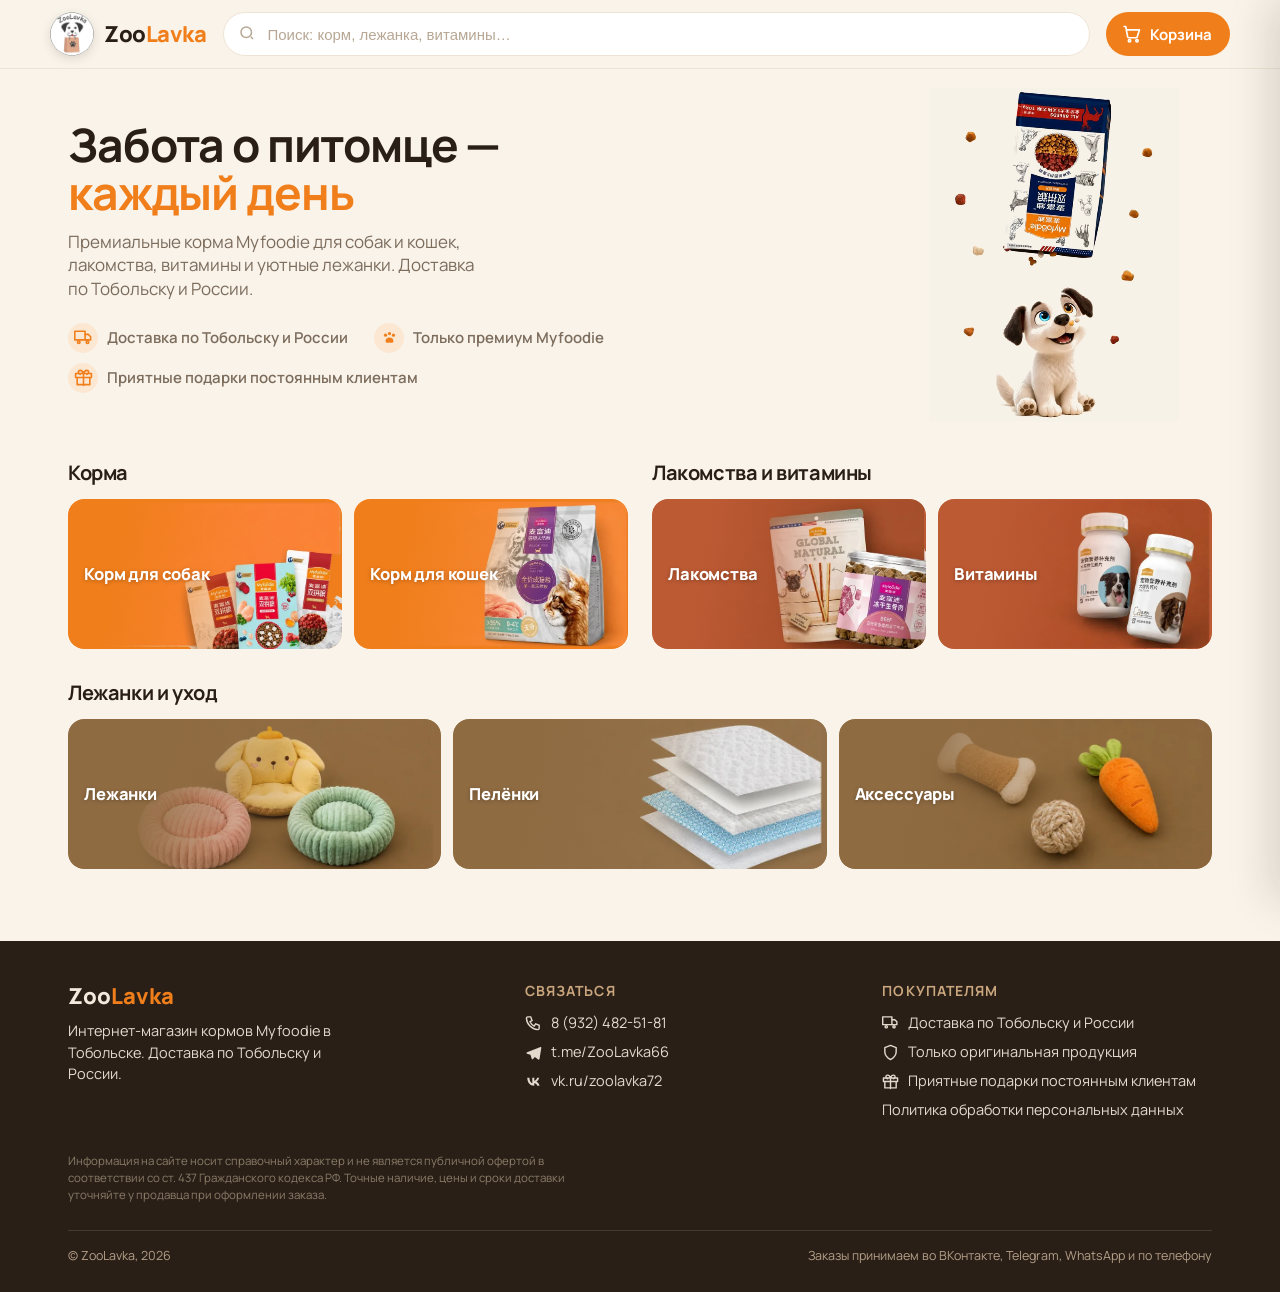
==== index.html @ 55911b5c "Add files via upload" ====
<!doctype html>
<html lang="ru">
<head>
<meta charset="utf-8">
<meta name="viewport" content="width=device-width, initial-scale=1, viewport-fit=cover">
<title>ЗооЛавка Тобольск — корма Myfoodie, доставка</title>
<meta name="description" content="ЗооЛавка — премиальные корма Myfoodie для собак и кошек, лакомства, витамины, лежанки и пелёнки. Доставка по Тобольску и России. Заказ во ВКонтакте, Telegram, WhatsApp и по телефону.">
<meta name="keywords" content="зоомагазин Тобольск, зоомагазин рядом Тобольск, интернет-зоомагазин Тобольск, корм для собак Тобольск, корм для кошек Тобольск, купить корм Тобольск, купить корм для собак Тюменская область, Myfoodie Тобольск, Myfoodie купить, зоотовары Тобольск, доставка корма Тобольск, доставка зоотоваров Тюменская область, корм для животных Тобольск, лежанки для собак Тобольск, витамины для собак Тобольск">
<meta property="og:type" content="website">
<meta property="og:title" content="ЗооЛавка Тобольск — корма Myfoodie, доставка">
<meta property="og:description" content="Премиальные корма Myfoodie, лакомства, витамины, лежанки. Доставка по Тобольску и России.">
<meta property="og:locale" content="ru_RU">
<meta property="og:url" content="https://zoolavka72.ru/">
<link rel="canonical" href="https://zoolavka72.ru/">
<link rel="icon" href="images/logo.webp" type="image/webp">
<meta name="robots" content="index, follow">
<!-- гео-теги: помогают картам и части поисковиков понять, что магазин работает в Тобольске -->
<meta name="geo.region" content="RU-TYU">
<meta name="geo.placename" content="Тобольск">
<meta name="geo.position" content="58.1907;68.2530">
<meta name="ICBM" content="58.1907, 68.2530">
<link rel="preconnect" href="https://fonts.googleapis.com">
<link rel="preconnect" href="https://fonts.gstatic.com" crossorigin>
<link rel="stylesheet" href="https://fonts.googleapis.com/css2?family=Manrope:wght@400;500;600;700;800&display=swap">
<link rel="stylesheet" href="styles.css?v=9">
<link rel="preload" as="video" href="images/herodog.webm?v=2" fetchpriority="high">
<script type="application/ld+json">
{
  "@context": "https://schema.org",
  "@type": "PetStore",
  "name": "ZooLavka",
  "alternateName": "ЗооЛавка",
  "description": "Интернет-магазин кормов Myfoodie, лакомств, витаминов и аксессуаров для собак и кошек. Доставка по Тобольску и России.",
  "url": "https://zoolavka72.ru/",
  "telephone": "+79324825181",
  "priceRange": "₽₽",
  "image": "https://zoolavka72.ru/images/logo.webp",
  "address": {
    "@type": "PostalAddress",
    "addressLocality": "Тобольск",
    "addressRegion": "Тюменская область",
    "addressCountry": "RU"
  },
  "geo": {
    "@type": "GeoCoordinates",
    "latitude": 58.1907,
    "longitude": 68.2530
  },
  "areaServed": ["Тобольск", "Тюменская область", "Россия"],
  "sameAs": [
    "https://vk.ru/zoolavka72",
    "https://t.me/ZooLavka66"
  ]
}
</script>
<img src="https://mc.yandex.ru/watch/112091488" style="position:absolute;left:-9999px;" alt="" /></head>
<body>
<header>
  <div class="wrap hrow">
    <a class="logo" href="#" aria-label="ZooLavka">
      <img class="logoimg" src="images/logo.webp" alt="ZooLavka">
      <span><span class="z">Zoo</span><span class="l">Lavka</span></span>
    </a>
    <div class="search">
      <span class="si" aria-hidden="true"><svg width="18" height="18" viewBox="0 0 24 24" fill="none" stroke="currentColor" stroke-width="2"><circle cx="11" cy="11" r="7"/><path d="m20 20-3-3"/></svg></span>
      <input id="q" type="search" placeholder="Поиск: корм, лежанка, витамины…" aria-label="Поиск по товарам">
    </div>
    <button class="cartbtn" id="openCart" aria-label="Открыть корзину">
      <svg width="20" height="20" viewBox="0 0 24 24" fill="none" stroke="currentColor" stroke-width="2" stroke-linecap="round" stroke-linejoin="round"><circle cx="9" cy="20" r="1.4"/><circle cx="18" cy="20" r="1.4"/><path d="M2.5 3h2l2.2 12.2a1.5 1.5 0 0 0 1.5 1.3h8.6a1.5 1.5 0 0 0 1.5-1.2L21 7H6"/></svg>
      <span class="lbl">Корзина</span>
      <span class="badge" id="badge"></span>
    </button>
  </div>
</header>

  <button class="mobicart" id="mobiCart" aria-label="Открыть корзину" hidden>
    <svg width="20" height="20" viewBox="0 0 24 24" fill="none" stroke="currentColor" stroke-width="2" stroke-linecap="round" stroke-linejoin="round"><circle cx="9" cy="20" r="1.4"/><circle cx="18" cy="20" r="1.4"/><path d="M2.5 3h2l2.2 12.2a1.5 1.5 0 0 0 1.5 1.3h8.6a1.5 1.5 0 0 0 1.5-1.2L21 7H6"/></svg>
    <span class="mc-count" id="mobiCartCount">0</span>
    <span class="mc-txt">Корзина</span>
  </button>

<div class="promobar" id="promobar" hidden>
  <div class="wrap promobar-in">
    <div class="pb-left">
      <span class="pb-fire">🔥</span>
      <div class="pb-copy">
        <span class="pb-title">Акция</span>
        <span class="pb-desc" id="pbDesc"></span>
      </div>
    </div>
    <div class="pb-timer" id="pbTimer" aria-live="polite"></div>
    <button class="pb-btn" id="pbBtn" type="button">К товару</button>
  </div>
</div>

<section class="hero">
  <div class="kibble" id="kibble" aria-hidden="true"><div class="rundog" id="rundog"><div class="dogsprite" id="dogsprite"></div></div></div>
  <div class="wrap">
    <h1>Забота о питомце — <span>каждый день</span></h1>
    <p class="sub">Премиальные корма Myfoodie для собак и кошек, лакомства, витамины и уютные лежанки. Доставка по Тобольску и России.</p>
    <div class="trust">
      <div class="tp"><span class="ic"><svg width="19" height="19" viewBox="0 0 24 24" fill="none" stroke="currentColor" stroke-width="2" stroke-linecap="round" stroke-linejoin="round"><path d="M1 4h13v11H1z"/><path d="M14 8h4l3 3v4h-7"/><circle cx="6" cy="18" r="1.6"/><circle cx="17" cy="18" r="1.6"/></svg></span>Доставка по Тобольску и России</div>
      <div class="tp"><span class="ic"><svg width="19" height="19" viewBox="0 0 24 24" fill="currentColor"><circle cx="7" cy="9" r="2"/><circle cx="12" cy="7" r="2"/><circle cx="17" cy="9" r="2"/><path d="M12 12c-2.8 0-5 2-5 4.3 0 1.5 1.2 2.4 2.8 2.4.9 0 1.5-.5 2.2-.5s1.3.5 2.2.5c1.6 0 2.8-.9 2.8-2.4C17 14 14.8 12 12 12z"/></svg></span>Только премиум Myfoodie</div>
      <div class="tp"><span class="ic"><svg width="19" height="19" viewBox="0 0 24 24" fill="none" stroke="currentColor" stroke-width="2" stroke-linecap="round" stroke-linejoin="round"><path d="M20 12v9H4v-9M2 7h20v5H2zM12 22V7M12 7S10.5 3 8 3a2.5 2.5 0 0 0 0 5M12 7s1.5-4 4-4a2.5 2.5 0 0 1 0 5"/></svg></span>Приятные подарки постоянным клиентам</div>
    </div>
  </div>
  <a class="heropromo" id="heroPromo" href="#" aria-label="Акционный товар" hidden>
    <span class="ctag" id="heroPromoCat"></span>
    <span class="promoflag">🔥 Акция</span>
    <img id="heroPromoImg" src="" alt="">
  </a>
</section>

<main class="wrap"><div class="grid" id="grid"></div></main>

<footer>
  <div class="wrap">
    <div class="fgrid">
      <div class="fcol brandcol">
        <div class="flogo">Zoo<span class="l">Lavka</span></div>
        <p class="fslogan">Интернет-магазин кормов Myfoodie в Тобольске. Доставка по Тобольску и России.</p>
      </div>
      <div class="fcol">
        <h3>Связаться</h3>
        <a href="tel:+79324825181"><svg width="17" height="17" viewBox="0 0 24 24" fill="none" stroke="currentColor" stroke-width="2" stroke-linecap="round"><path d="M4 4h4l2 5-3 2a13 13 0 0 0 6 6l2-3 5 2v4a2 2 0 0 1-2 2A17 17 0 0 1 2 6a2 2 0 0 1 2-2Z"/></svg>8 (932) 482-51-81</a>
        <a href="https://t.me/ZooLavka66" target="_blank" rel="noopener"><svg width="17" height="17" viewBox="0 0 24 24" fill="currentColor"><path d="M21.9 4.3 2.9 11.6c-1 .4-1 1.8.1 2.1l4.7 1.5 1.8 5.6c.3.8 1.3 1 1.9.3l2.5-2.6 4.7 3.5c.7.5 1.7.1 1.9-.7L23 5.5c.2-1-.7-1.7-1.1-1.2Z"/></svg>t.me/ZooLavka66</a>
        <a href="https://vk.ru/zoolavka72" target="_blank" rel="noopener"><svg width="17" height="17" viewBox="0 0 24 24" fill="currentColor"><path d="M13 18c-6 0-9.6-4.2-9.8-11.2h3c.1 5.1 2.4 7.2 4.1 7.6V6.8h2.8v4.3c1.7-.2 3.5-2.1 4.1-4.3h2.8c-.5 2.7-2.4 4.6-3.8 5.4 1.4.7 3.6 2.4 4.4 5.8h-3.1c-.6-2-2.3-3.5-4.4-3.7V18H13Z"/></svg>vk.ru/zoolavka72</a>
      </div>
      <div class="fcol">
        <h3>Покупателям</h3>
        <p><svg width="17" height="17" viewBox="0 0 24 24" fill="none" stroke="currentColor" stroke-width="2" stroke-linecap="round" stroke-linejoin="round"><path d="M1 4h13v11H1z"/><path d="M14 8h4l3 3v4h-7"/><circle cx="6" cy="18" r="1.6"/><circle cx="17" cy="18" r="1.6"/></svg>Доставка по Тобольску и России</p>
        <p><svg width="17" height="17" viewBox="0 0 24 24" fill="none" stroke="currentColor" stroke-width="2" stroke-linecap="round" stroke-linejoin="round"><path d="M12 2 4 5v6c0 5 3.4 8.5 8 11 4.6-2.5 8-6 8-11V5l-8-3Z"/></svg>Только оригинальная продукция</p>
        <p><svg width="17" height="17" viewBox="0 0 24 24" fill="none" stroke="currentColor" stroke-width="2" stroke-linecap="round" stroke-linejoin="round"><path d="M20 12v9H4v-9M2 7h20v5H2zM12 22V7M12 7S10.5 3 8 3a2.5 2.5 0 0 0 0 5M12 7s1.5-4 4-4a2.5 2.5 0 0 1 0 5"/></svg>Приятные подарки постоянным клиентам</p>
        <a href="#" id="privacyLinkFooter">Политика обработки персональных данных</a>
      </div>
    </div>
    <p class="fdisclaimer">Информация на сайте носит справочный характер и не является публичной офертой в соответствии со ст. 437 Гражданского кодекса РФ. Точные наличие, цены и сроки доставки уточняйте у продавца при оформлении заказа.</p>
    <div class="fbottom"><span>© ZooLavka, <span id="yr"></span></span><span>Заказы принимаем во ВКонтакте, Telegram, WhatsApp и по телефону</span></div>
  </div>
</footer>

<!-- cart drawer -->
<div class="scrim" id="scrim"></div>
<aside class="drawer" id="drawer" aria-label="Корзина" aria-hidden="true">
  <div class="dhead"><h2>Корзина</h2><button class="iconbtn" id="closeCart" aria-label="Закрыть"><svg width="18" height="18" viewBox="0 0 24 24" fill="none" stroke="currentColor" stroke-width="2" stroke-linecap="round"><path d="M6 6l12 12M18 6 6 18"/></svg></button></div>
  <div class="ditems" id="ditems"></div>
  <div class="dfoot">
    <div class="totrow"><span class="t">Итого</span><span class="v" id="total">0 ₽</span></div>
    <button class="checkout" id="toCheckout" disabled>Оформить заказ</button>
  </div>
</aside>

<!-- checkout modal -->
<div class="modal" id="modal" role="dialog" aria-modal="true" aria-label="Оформление заказа">
  <div class="msheet">
    <button class="iconbtn" id="closeModal" style="float:right" aria-label="Закрыть"><svg width="18" height="18" viewBox="0 0 24 24" fill="none" stroke="currentColor" stroke-width="2" stroke-linecap="round"><path d="M6 6l12 12M18 6 6 18"/></svg></button>
    <h2>Оформление заказа</h2>
    <p class="lead">Заполните контакты — мы получим заявку и сами свяжемся с вами.</p>
    <div class="field"><label for="cname">Имя</label><input id="cname" type="text" placeholder="Как к вам обращаться"></div>
    <div class="field"><label for="cphone">Телефон</label><input id="cphone" type="tel" placeholder="+7 ___ ___-__-__"></div>
    <div class="field"><label for="ccity">Город доставки</label><input id="ccity" type="text" placeholder="Город"></div>
    <div class="field"><label for="ccomment">Комментарий</label><textarea id="ccomment" placeholder="Порода, вес питомца, пожелания по доставке…"></textarea></div>
    <div class="field"><label for="ccontact">Как с вами связаться</label>
      <select id="ccontact">
        <option>WhatsApp</option>
        <option>Telegram</option>
        <option>Телефон (позвонить)</option>
      </select>
    </div>
    <div class="osum" id="osum"></div>
    <label class="consent"><input type="checkbox" id="cconsent"> Согласен(на) на <a href="#" id="privacyLink">обработку персональных данных</a></label>
    <div class="send">
      <button class="sbtn vk" id="sendOrder"><svg width="20" height="20" viewBox="0 0 24 24" fill="none" stroke="#fff" stroke-width="2" stroke-linecap="round" stroke-linejoin="round"><path d="M22 2 11 13"/><path d="M22 2 15 22l-4-9-9-4 20-7Z"/></svg>Отправить заказ</button>
      <button class="sbtn cp" id="copyOrder"><svg width="19" height="19" viewBox="0 0 24 24" fill="none" stroke="currentColor" stroke-width="2" stroke-linejoin="round"><rect x="9" y="9" width="12" height="12" rx="2"/><path d="M5 15V5a2 2 0 0 1 2-2h8"/></svg>Скопировать заказ</button>
    </div>
    <p class="hint" id="chint">Мы получим заявку и сами свяжемся с вами в выбранном мессенджере.</p>
    <p class="hint" id="sendErr" style="display:none;color:#c0392b">Не получилось отправить автоматически — нажмите «Скопировать заказ» и пришлите его нам в сообщения ВКонтакте (vk.ru/zoolavka72).</p>
  </div>
</div>

<!-- политика обработки персональных данных -->
<div class="modal" id="privacyModal" role="dialog" aria-modal="true" aria-label="Политика обработки персональных данных">
  <div class="msheet privacy">
    <button class="iconbtn" id="closePrivacy" style="float:right" aria-label="Закрыть"><svg width="18" height="18" viewBox="0 0 24 24" fill="none" stroke="currentColor" stroke-width="2" stroke-linecap="round"><path d="M6 6l12 12M18 6 6 18"/></svg></button>
    <h2>Политика обработки персональных данных</h2>
    <div class="privacytext">
      <p><b>1. Общие положения.</b> Настоящая политика определяет порядок обработки персональных данных пользователей сайта ZooLavka (далее — «Сайт»), которые оформляют заказ через форму на Сайте. Отправляя форму заказа, пользователь подтверждает согласие с условиями настоящей политики.</p>
      <p><b>2. Какие данные собираются.</b> При оформлении заказа пользователь указывает: имя, номер телефона, город доставки, комментарии к заказу и предпочтительный способ связи.</p>
      <p><b>3. Цель обработки.</b> Данные используются исключительно для обработки и подтверждения заказа, связи с покупателем и организации доставки товара. Данные не передаются третьим лицам и не используются в рекламных целях.</p>
      <p><b>4. Как передаются данные.</b> Данные заказа передаются продавцу через сообщения ВКонтакте и Telegram и не сохраняются в какой-либо базе данных на самом Сайте.</p>
      <p><b>5. Срок хранения.</b> Данные хранятся столько, сколько необходимо для обработки заказа и последующей связи с покупателем по вопросам заказа, доставки или возврата.</p>
      <p><b>6. Права пользователя.</b> Пользователь вправе в любой момент запросить уточнение, изменение или удаление своих данных, связавшись с продавцом по контактам, указанным в подвале Сайта.</p>
      <p><b>7. Согласие.</b> Отправляя форму заказа и отмечая соответствующий чекбокс, пользователь подтверждает, что ознакомлен и согласен с условиями настоящей политики обработки персональных данных.</p>
    </div>
  </div>
</div>

<!-- карточка товара -->
<div class="modal pmodal" id="pmodal" role="dialog" aria-modal="true" aria-label="Карточка товара">
  <div class="psheet">
    <button class="iconbtn pclose" id="closeProduct" aria-label="Закрыть"><svg width="18" height="18" viewBox="0 0 24 24" fill="none" stroke="currentColor" stroke-width="2" stroke-linecap="round"><path d="M6 6l12 12M18 6 6 18"/></svg></button>
    <div class="pbody"></div>
  </div>
</div>
<div class="pzoom" id="pzoom" aria-hidden="true"><img alt=""></div>

<script src="config.js" defer></script>
<script src="script.js?v=16" defer></script>
</body>
</html>
---- styles.css ----
:root{
    --bg:#F9F3EA; --surface:#ffffff; --ink:#2A1F17; --ink-soft:#7C6C5C;
    --brand:#F07E1B; --brand-d:#D8680B; --peach:#FCE8D2; --peach-2:#FDF2E4;
    --line:#EEE3D4; --ok:#3E8E63; --shadow:0 6px 22px rgba(70,44,16,.08);
    --radius:18px;
}
*{box-sizing:border-box}
html,body{margin:0;padding:0;max-width:100%;overflow-x:hidden}
body{
    font-family:'Manrope',system-ui,sans-serif; background:var(--bg); color:var(--ink);
    -webkit-font-smoothing:antialiased; line-height:1.4;
}
img{display:block;max-width:100%;height:auto}
button{font-family:inherit;cursor:pointer}
a{color:inherit;text-decoration:none}
:focus-visible{outline:3px solid var(--brand);outline-offset:2px;border-radius:6px}
.wrap{max-width:1180px;margin:0 auto;padding:0 18px}

/* header */
header{position:sticky;top:0;z-index:40;background:rgba(249,243,234,.92);backdrop-filter:blur(8px);border-bottom:1px solid var(--line)}
.hrow{display:flex;align-items:center;gap:16px;padding:12px 0}
.logo{display:flex;align-items:center;gap:10px;font-weight:800;font-size:22px;letter-spacing:-.02em;flex:0 0 auto}
.logo .mark{width:40px;height:40px;border-radius:12px;background:var(--brand);display:grid;place-items:center;box-shadow:0 4px 12px rgba(240,126,27,.35)}
.logo .logoimg{width:44px;height:44px;border-radius:50%;object-fit:cover;background:#fff;box-shadow:0 3px 10px rgba(70,44,16,.14);flex:0 0 auto}
.logo .z{color:var(--ink)} .logo .l{color:var(--brand)}
.search{flex:1;position:relative;min-width:0}
.search input{width:100%;height:44px;border:1px solid var(--line);background:var(--surface);border-radius:999px;padding:0 16px 0 44px;font-size:15px;color:var(--ink)}
.search input::placeholder{color:#B7A794}
.search .si{position:absolute;left:15px;top:12px;color:#B7A794}
.cartbtn{position:relative;height:44px;padding:0 18px 0 16px;border:none;border-radius:999px;background:var(--brand);color:#fff;font-weight:700;font-size:15px;display:flex;align-items:center;gap:8px;flex:0 0 auto;transition:background .15s}
.cartbtn:hover{background:var(--brand-d)}
.badge{position:absolute;top:-6px;right:-6px;min-width:20px;height:20px;padding:0 5px;border-radius:999px;background:var(--ink);color:#fff;font-size:12px;font-weight:700;display:grid;place-items:center}
.badge:empty{display:none}
.cartbtn .lbl{}

/* promo banner (акция недели) */
.promobar{background:linear-gradient(90deg,var(--brand-d),var(--brand));color:#fff}
.promobar-in{display:flex;align-items:center;gap:16px;padding:10px 18px;flex-wrap:wrap}
.pb-left{display:flex;align-items:center;gap:10px;flex:1;min-width:220px}
.pb-fire{font-size:20px;line-height:1}
.pb-copy{display:flex;flex-direction:column;line-height:1.3}
.pb-title{font-weight:800;font-size:12.5px;text-transform:uppercase;letter-spacing:.06em;opacity:.92}
.pb-desc{font-size:14px;font-weight:600}
.pb-desc .old{text-decoration:line-through;opacity:.75;font-weight:600;margin-right:5px}
.pb-desc b{font-weight:800}
.pb-timer{display:flex;gap:6px;font-weight:800;font-size:14px;flex:0 0 auto}
.pb-timer span{background:rgba(255,255,255,.2);border-radius:7px;padding:5px 9px;min-width:32px;text-align:center;font-variant-numeric:tabular-nums}
.pb-btn{flex:0 0 auto;height:36px;padding:0 16px;border:none;border-radius:999px;background:#fff;color:var(--brand-d);font-weight:800;font-size:13.5px;white-space:nowrap;transition:.15s}
.pb-btn:hover{background:var(--peach)}
@media(max-width:640px){.promobar-in{padding:9px 14px;gap:10px}.pb-timer span{padding:4px 7px;min-width:28px;font-size:12.5px}.pb-desc{font-size:13px}}

/* акционный товар в карточке */
.card.promo{border-color:var(--brand);box-shadow:0 0 0 2px rgba(240,126,27,.18)}
.promoflag{position:absolute;right:10px;top:10px;background:var(--brand-d);color:#fff;font-weight:800;font-size:11px;padding:4px 9px;border-radius:999px;display:flex;align-items:center;gap:4px;white-space:nowrap}
.oldprice{font-size:13px;color:var(--ink-soft);text-decoration:line-through;font-weight:700;align-self:center}

/* hero */
.hero{padding:44px 0 40px;position:relative;overflow:hidden}
@media(max-width:900px){.hero{padding-bottom:300px}}
@media(max-width:640px){.hero{padding-bottom:280px}}
.hero h1{font-size:clamp(28px,4.4vw,46px);line-height:1.05;letter-spacing:-.025em;margin:0 0 12px;max-width:15ch}
.hero h1 span{color:var(--brand)}
.hero p.sub{font-size:17px;color:var(--ink-soft);margin:0 0 22px;max-width:420px}
.trust{display:flex;flex-wrap:wrap;gap:10px;max-width:520px}
.tp{display:flex;align-items:center;gap:9px;background:var(--surface);border:1px solid var(--line);border-radius:999px;padding:9px 15px 9px 12px;font-weight:600;font-size:14px;box-shadow:var(--shadow)}
.tp .ic{color:var(--brand);display:grid;place-items:center}
.paws{position:absolute;inset:0;pointer-events:none;opacity:.5;z-index:-1}
.hero .wrap{position:relative;z-index:2}
.kibble{position:absolute;inset:0;z-index:0;pointer-events:none;overflow:hidden}
.herovid{position:absolute;top:50%;right:40%;transform:translateY(-50%);width:min(19.3%,207px);aspect-ratio:3/4;object-fit:cover;background:transparent;border-radius:0;z-index:1;pointer-events:none;filter:none}
@media(max-width:900px){.herovid{position:absolute;left:50%;top:auto;right:auto;transform:translateX(-50%);width:min(39.1vw,230px);bottom:16px}}
@media(max-width:640px){.herovid{left:50%;width:min(55.2vw,219px);bottom:14px}}
.heropromo{position:absolute;top:50%;right:18%;transform:translateY(-50%);width:min(19%,190px);aspect-ratio:3/4;background:#fff;border:3px solid var(--brand);border-radius:18px;box-shadow:0 12px 30px rgba(70,44,16,.20);z-index:1;padding:14px;display:block}
.heropromo img{width:100%;height:100%;object-fit:contain}
.heropromo:hover{box-shadow:0 16px 36px rgba(70,44,16,.26)}
@media(max-width:900px){.heropromo{display:none}}
.rundog{position:absolute;left:0;bottom:32px;width:132px;height:106px;transform-origin:50% 50%;will-change:transform;filter:drop-shadow(0 6px 8px rgba(70,44,16,.18))}
.rundog .dogsprite{width:100%;height:100%;background-image:url(images/rundog-sprite.webp);background-repeat:no-repeat;image-rendering:auto}
@media(max-width:640px){.rundog{width:94px;height:76px;bottom:20px}}

/* categories */
.cats{position:sticky;top:69px;z-index:30;background:var(--bg);padding:16px 0 8px}
.catrow{display:flex;gap:9px;overflow-x:auto;scrollbar-width:none;padding-bottom:2px}
.catrow::-webkit-scrollbar{display:none}
.chip{white-space:nowrap;border:1px solid var(--line);background:var(--surface);color:var(--ink);border-radius:999px;padding:9px 16px;font-weight:600;font-size:14px;transition:.15s;flex:0 0 auto}
.chip .n{color:#C0AF9B;font-weight:700;margin-left:6px;font-size:12px}
.chip[aria-pressed="true"]{background:var(--ink);color:#fff;border-color:var(--ink)}
.chip[aria-pressed="true"] .n{color:rgba(255,255,255,.6)}

/* grid */
.grid{display:grid;grid-template-columns:repeat(auto-fill,minmax(230px,1fr));gap:18px;padding:14px 0 40px;scroll-margin-top:84px}
.card{background:var(--surface);border:1px solid var(--line);border-radius:var(--radius);overflow:hidden;display:flex;flex-direction:column;transition:transform .16s, box-shadow .16s;-webkit-mask-image:-webkit-radial-gradient(white,black);transform:translateZ(0)}
.card:hover{transform:translateY(-3px) translateZ(0);box-shadow:var(--shadow)}
.ph{position:relative;background:#fff;aspect-ratio:1/1;padding:12px;overflow:hidden}
.ph img{width:100%;height:100%;object-fit:contain}
.ctag{position:absolute;left:10px;top:10px;background:var(--peach);color:var(--brand-d);font-weight:700;font-size:11.5px;padding:4px 10px;border-radius:999px}
.thumbs{display:flex;gap:6px;flex-wrap:wrap;padding:0 14px 2px}
.thumbs img{width:34px;height:34px;border-radius:8px;object-fit:cover;border:1px solid var(--line);cursor:pointer;opacity:.7;transition:.12s}
.thumbs img:hover,.thumbs img.on{opacity:1;border-color:var(--brand)}
.cbody{padding:12px 14px 14px;display:flex;flex-direction:column;gap:8px;flex:1}
.cname{font-weight:700;font-size:15px;line-height:1.25;letter-spacing:-.01em}
.cdesc{font-size:12.5px;color:var(--ink-soft);margin-top:-2px}
.patname{font-size:12.5px;color:var(--ink-soft)}
.patname b{color:var(--ink);font-weight:700}
.varsel{margin-top:auto;height:38px;border:1px solid var(--line);border-radius:10px;background:var(--peach-2);padding:0 10px;font-family:inherit;font-size:14px;font-weight:600;color:var(--ink);width:100%}
.compbtn{display:inline-flex;align-items:center;gap:5px;align-self:flex-start;background:none;border:none;padding:0;margin:-2px 0 0;font-family:inherit;font-size:12.5px;font-weight:700;color:var(--brand,#e2823a);cursor:pointer}
.compbtn svg{transition:transform .18s ease}
.compbtn.on svg{transform:rotate(180deg)}
.comptext{font-size:11.5px;line-height:1.5;color:var(--ink-soft);white-space:pre-line;background:var(--peach-2);border-radius:10px;padding:10px 12px;margin-top:-2px}
.pricerow{display:flex;align-items:center;gap:8px;margin-top:2px}
.buyrow{display:flex;align-items:center;gap:8px;margin-top:10px;flex-wrap:wrap}
.card-qty{flex:0 0 auto}
.buyrow .addbtn{flex:1;justify-content:center;min-width:110px}
/* price tag */
.tag{position:relative;background:var(--brand);color:#fff;font-weight:800;font-size:17px;padding:6px 12px 6px 20px;border-radius:6px 10px 10px 6px;letter-spacing:-.01em;line-height:1}
.tag::before{content:"";position:absolute;left:7px;top:50%;transform:translateY(-50%);width:6px;height:6px;border-radius:50%;background:var(--bg);box-shadow:0 0 0 2px rgba(255,255,255,.5) inset}
.tag .from{font-size:11px;font-weight:700;opacity:.85;margin-right:3px}
.addbtn{height:40px;padding:0 16px;border:none;border-radius:10px;background:var(--ink);color:#fff;font-weight:700;font-size:14px;display:flex;align-items:center;gap:7px;transition:.15s;white-space:nowrap}
.addbtn:not(:disabled):hover{background:#000}
.addbtn.added{background:var(--ok)}
.addbtn:disabled,.addbtn.oos{background:#DED3C4;color:#8C7D6C;cursor:not-allowed}
.backbtn{grid-column:1/-1;justify-self:start;display:inline-flex;align-items:center;gap:5px;background:none;border:none;color:var(--ink-soft);font-weight:700;font-size:14px;padding:0 0 6px;cursor:pointer}
.backbtn:hover{color:var(--brand)}
.empty{grid-column:1/-1;text-align:center;color:var(--ink-soft);padding:50px 0;font-size:16px}
.empty.pick{display:flex;flex-direction:column;align-items:center;gap:12px;padding:64px 20px;color:#D9C6B1}
.empty.pick span{color:var(--ink-soft);font-weight:600;max-width:26ch}
.cats-hero{grid-column:1/-1;display:flex;flex-direction:column;gap:24px;padding:2px 0 12px}
.grouphead{font-size:20px;letter-spacing:-.02em;margin:2px 0 12px}
.tilegrid{display:grid;grid-template-columns:repeat(auto-fill,minmax(210px,1fr));gap:12px}
.tile{position:relative;overflow:hidden;border:none;border-radius:16px;min-height:134px;background:var(--tc);color:#fff;text-align:left;padding:15px 16px;cursor:pointer;transition:transform .15s,box-shadow .15s;font-family:inherit;-webkit-mask-image:-webkit-radial-gradient(white,black);transform:translateZ(0)}
.tile:hover{transform:translateY(-2px);box-shadow:0 10px 24px rgba(70,44,16,.16)}
.tilebg{position:absolute;inset:0;width:100%;height:100%;object-fit:cover;z-index:0}
.tile.has-img::before{content:"";position:absolute;inset:0;z-index:1;background:linear-gradient(100deg, var(--tc) 20%, color-mix(in srgb, var(--tc) 42%, transparent) 46%, transparent 68%)}
.tilelabel{position:relative;z-index:2;font-weight:800;font-size:16.5px;letter-spacing:-.01em;line-height:1.15;display:block;max-width:58%;text-shadow:0 1px 4px rgba(0,0,0,.28)}
.pawbg{position:absolute;right:-14px;bottom:-16px;opacity:.16;z-index:0}

/* cart drawer */
.scrim{position:fixed;inset:0;background:rgba(40,26,14,.42);opacity:0;visibility:hidden;transition:.2s;z-index:50}
.scrim.on{opacity:1;visibility:visible}
.drawer{position:fixed;top:0;right:0;height:100%;width:min(420px,100%);background:var(--bg);z-index:60;transform:translateX(100%);transition:transform .24s cubic-bezier(.4,0,.2,1);display:flex;flex-direction:column;box-shadow:-10px 0 40px rgba(40,26,14,.15)}
.drawer.on{transform:translateX(0)}
.dhead{display:flex;align-items:center;justify-content:space-between;padding:18px 20px;border-bottom:1px solid var(--line)}
.dhead h2{margin:0;font-size:20px}
.iconbtn{width:38px;height:38px;border-radius:10px;border:1px solid var(--line);background:var(--surface);display:grid;place-items:center;color:var(--ink)}
.ditems{flex:1;overflow-y:auto;padding:12px 16px;display:flex;flex-direction:column;gap:10px}
.ci{display:flex;gap:12px;background:var(--surface);border:1px solid var(--line);border-radius:14px;padding:10px}
.ci img{width:60px;height:60px;object-fit:contain;border-radius:8px;background:#fff;flex:0 0 auto}
.ci .info{flex:1;min-width:0}
.ci .nm{font-weight:700;font-size:13.5px;line-height:1.2}
.ci .vr{font-size:12px;color:var(--ink-soft);margin-top:1px}
.ci .pr{font-weight:800;color:var(--brand-d);margin-top:3px;font-size:14px}
.qty{display:flex;align-items:center;gap:0;border:1px solid var(--line);border-radius:9px;overflow:hidden;background:var(--surface);height:32px;align-self:center}
.qty button{width:30px;height:30px;border:none;background:transparent;font-size:17px;color:var(--ink);display:grid;place-items:center}
.qty span{min-width:26px;text-align:center;font-weight:700;font-size:14px}
.rm{background:none;border:none;color:#C0AF9B;font-size:12px;margin-top:4px;padding:0}
.rm:hover{color:#d9534f}
.dfoot{border-top:1px solid var(--line);padding:16px 20px 20px;background:var(--surface)}
.totrow{display:flex;justify-content:space-between;align-items:baseline;margin-bottom:12px}
.totrow .t{font-size:15px;color:var(--ink-soft)} .totrow .v{font-size:24px;font-weight:800}
.checkout{width:100%;height:50px;border:none;border-radius:12px;background:var(--brand);color:#fff;font-weight:800;font-size:16px;transition:.15s}
.checkout:hover{background:var(--brand-d)}
.checkout:disabled{opacity:.5}
.emptycart{text-align:center;color:var(--ink-soft);padding:60px 20px}
.emptycart .pw{color:var(--peach);display:flex;justify-content:center;margin-bottom:14px}

/* checkout modal */
.modal{position:fixed;inset:0;z-index:70;display:none;align-items:flex-end;justify-content:center}
.modal.on{display:flex}
.msheet{background:var(--bg);width:min(480px,100%);max-height:92vh;overflow-y:auto;border-radius:20px 20px 0 0;padding:20px 20px 26px}
@media(min-width:560px){.modal{align-items:center}.msheet{border-radius:20px}}
.msheet h2{margin:2px 0 4px;font-size:21px}
.msheet .lead{color:var(--ink-soft);font-size:14px;margin:0 0 16px}
.field{margin-bottom:11px}
.field label{display:block;font-size:13px;font-weight:600;margin-bottom:5px}
.field input,.field textarea{width:100%;border:1px solid var(--line);border-radius:11px;background:var(--surface);padding:12px 13px;font-family:inherit;font-size:16px;color:var(--ink)}
.field textarea{resize:vertical;min-height:56px}
.osum{background:var(--peach-2);border:1px solid var(--line);border-radius:13px;padding:12px 14px;margin:6px 0 16px;font-size:13.5px}
.osum .l{display:flex;justify-content:space-between;gap:10px;padding:2px 0}
.osum .tot{border-top:1px dashed var(--line);margin-top:6px;padding-top:7px;font-weight:800;font-size:15px}
.consent{display:flex;align-items:flex-start;gap:8px;font-size:12.5px;color:var(--ink-soft);margin:2px 0 14px;line-height:1.4;cursor:pointer}
.consent input{margin-top:2px;flex:0 0 auto}
.consent a{color:var(--brand);text-decoration:underline}
.consent.warn{color:#c0392b}
.send{display:flex;flex-direction:column;gap:9px}
.sbtn{height:48px;border:none;border-radius:12px;font-weight:700;font-size:15px;display:flex;align-items:center;justify-content:center;gap:9px;color:#fff}
.sbtn.vk{background:#0077FF} .sbtn.wa{background:#25D366} .sbtn.tg{background:#2AABEE} .sbtn.phone{background:var(--ink)} .sbtn.cp{background:transparent;color:var(--ink);border:1.5px solid var(--line)}
.hint{font-size:12px;color:var(--ink-soft);text-align:center;margin-top:9px}
.msheet.privacy{width:min(620px,100%)}
.privacytext{font-size:13.5px;line-height:1.6;color:var(--ink-soft)}
.privacytext p{margin:0 0 12px}
.privacytext b{color:var(--ink)}

/* footer */
footer{background:var(--ink);color:#F3E9DC;padding:40px 0 28px;margin-top:20px}
.fgrid{display:grid;grid-template-columns:1.3fr 1fr 1fr;gap:28px}
.fcol h3{font-size:14px;text-transform:uppercase;letter-spacing:.08em;color:#C9A67E;margin:0 0 12px}
.fcol a,.fcol p{display:flex;align-items:center;gap:9px;color:#F3E9DC;font-size:14.5px;margin:0 0 9px;opacity:.92}
.fcol a:hover{color:var(--brand);opacity:1}
.flogo{font-weight:800;font-size:22px;margin-bottom:8px}
.flogo .l{color:var(--brand)}
.fslogan{color:#C9B7A2;font-size:14px;max-width:34ch;line-height:1.5}
.fbottom{border-top:1px solid rgba(255,255,255,.12);margin-top:26px;padding-top:16px;font-size:12.5px;color:#B39F88;display:flex;justify-content:space-between;flex-wrap:wrap;gap:8px}
.fdisclaimer{margin:22px 0 0;font-size:11.5px;line-height:1.5;color:#8a7c68;max-width:74ch}
@media(max-width:720px){.fgrid{grid-template-columns:1fr 1fr}.fcol.brandcol{grid-column:1/-1}}
@media(max-width:520px){
    .logo{font-size:19px}.logo .mark{width:34px;height:34px}
    .cartbtn .lbl{display:none}.cartbtn{padding:0 14px}
    .cats{top:63px}
    .grid{grid-template-columns:repeat(auto-fill,minmax(160px,1fr));gap:12px}
    .fgrid{grid-template-columns:1fr}
}
@media(max-width:380px){
    .wrap{padding:0 14px}
    .grid{grid-template-columns:repeat(2,minmax(0,1fr));gap:10px}
    .tilegrid{grid-template-columns:repeat(2,minmax(0,1fr));gap:10px}
}

/* плавающая мини-корзина (моб.) */
.mobicart{position:fixed;left:50%;bottom:calc(16px + env(safe-area-inset-bottom,0px));transform:translateX(-50%);z-index:45;display:none;align-items:center;gap:9px;height:48px;padding:0 20px 0 16px;border:none;border-radius:999px;background:var(--brand);color:#fff;font-weight:700;font-size:15px;box-shadow:0 10px 28px rgba(40,26,14,.28);cursor:pointer;transition:background .15s,transform .15s}
.mobicart:active{transform:translateX(-50%) scale(.97)}
.mobicart:hover{background:var(--brand-d)}
.mobicart .mc-count{min-width:22px;height:22px;padding:0 5px;border-radius:999px;background:var(--ink);color:#fff;font-size:12.5px;font-weight:800;display:grid;place-items:center}
@media(max-width:640px){.mobicart:not([hidden]){display:flex;animation:mcpop .22s ease}}
@keyframes mcpop{from{opacity:0;transform:translateX(-50%) translateY(14px)}to{opacity:1;transform:translateX(-50%) translateY(0)}}
@media(prefers-reduced-motion:reduce){.mobicart{animation:none!important}}
@media(prefers-reduced-motion:reduce){*{transition:none!important;animation:none!important}}

/* SEO info block */
.seoinfo{padding:36px 0 8px}
.seoinfo h2{font-size:24px;color:var(--ink);margin:0 0 14px}
.seoinfo p{color:var(--ink-soft);line-height:1.6;max-width:760px;margin:0 0 14px}
.faq{margin-top:18px;display:flex;flex-direction:column;gap:10px;max-width:760px}
.faq details{background:var(--surface);border:1px solid var(--line);border-radius:14px;padding:14px 18px}
.faq summary{cursor:pointer;font-weight:600;color:var(--ink)}
.faq summary::marker{color:var(--brand)}
.faq p{margin:10px 0 0;color:var(--ink-soft)}

/* sold out */
.card.soldout .ph img{filter:grayscale(1);opacity:.45}
.card.soldout .ph{position:relative;overflow:hidden}
.soldflag{position:absolute;left:50%;top:50%;transform:translate(-50%,-50%) rotate(-8deg);background:#C0392B;color:#fff;font-weight:800;font-size:clamp(14px,5vw,22px);line-height:1.15;text-align:center;letter-spacing:.03em;text-transform:uppercase;padding:8px 14px;border-radius:12px;white-space:normal;width:max-content;max-width:88%;box-shadow:0 6px 18px rgba(0,0,0,.18);z-index:2}
.card.soldout .pricerow{opacity:.45}
.card.soldout .addbtn{flex:1 1 100%;font-weight:800;text-transform:uppercase}

/* ---------- карточка товара ---------- */
.card .ph{cursor:zoom-in}
.card .cname{cursor:pointer}
.card .cname:hover{color:var(--brand-d)}
.morebtn{align-self:flex-start;background:none;border:none;padding:0;font-family:inherit;font-size:12.5px;font-weight:700;color:var(--brand-d);cursor:pointer;text-decoration:underline;text-underline-offset:3px}
.pmodal{background:rgba(40,26,14,.45)}
.psheet{position:relative;background:var(--bg);width:min(920px,100%);max-height:94vh;overflow-y:auto;border-radius:20px 20px 0 0;padding:18px 16px 24px}
.pclose{position:sticky;top:0;float:right;z-index:3;background:var(--surface);border-radius:50%;box-shadow:var(--shadow)}
.pbody{display:grid;gap:18px}
.pgal{display:flex;flex-direction:column;gap:10px}
.pmain{position:relative;background:#fff;border:1px solid var(--line);border-radius:16px;overflow:hidden;cursor:zoom-in;aspect-ratio:1/1;display:grid;place-items:center}
.pmain img{position:absolute;inset:0;width:100%;height:100%;object-fit:contain;padding:12px;box-sizing:border-box}
.pzoomhint{position:absolute;right:10px;bottom:10px;width:34px;height:34px;border-radius:50%;background:rgba(255,255,255,.92);display:grid;place-items:center;color:var(--ink);box-shadow:var(--shadow)}
.pthumbs{display:flex;gap:8px;flex-wrap:wrap}
.pthumbs img{width:52px;height:52px;border-radius:10px;object-fit:cover;border:2px solid var(--line);cursor:pointer;opacity:.75}
.pthumbs img.on,.pthumbs img:hover{opacity:1;border-color:var(--brand)}
.pinfo{display:flex;flex-direction:column;gap:10px;min-width:0}
.pinfo .ctag.pc{position:static;align-self:flex-start}
.pinfo h2{margin:0;font-size:22px;line-height:1.25}
.pinfo .cdesc{font-size:14px;margin:0}
.pinfo .varsel{margin-top:4px}
.pinfo .buyrow{display:flex;gap:10px;align-items:center}
.pinfo .addbtn{flex:1;justify-content:center;height:46px;font-size:15px}
.pinfo section{border-top:1px solid var(--line);padding-top:12px;margin-top:4px}
.pinfo h3{margin:0 0 6px;font-size:16px}
.pinfo section p{margin:0 0 8px;font-size:14.5px;line-height:1.55}
.pfeat{margin:0;padding:0;list-style:none;display:grid;gap:6px}
.pfeat li{position:relative;padding-left:24px;font-size:14.5px;line-height:1.45}
.pfeat li::before{content:"";position:absolute;left:4px;top:5px;width:10px;height:6px;border-left:2.5px solid var(--ok);border-bottom:2.5px solid var(--ok);transform:rotate(-45deg)}
.pfacts{margin:0;display:grid;gap:4px}
.pfacts div{display:flex;justify-content:space-between;gap:12px;font-size:14px;padding:6px 0;border-bottom:1px dashed var(--line)}
.pfacts dt{color:var(--ink-soft)} .pfacts dd{margin:0;font-weight:600;text-align:right}
.pinfo .comptext{font-size:13px}
.pzoom{position:fixed;inset:0;z-index:90;background:rgba(20,14,8,.92);display:none;align-items:center;justify-content:center;cursor:zoom-out;padding:16px}
.pzoom.on{display:flex}
.pzoom img{max-width:100%;max-height:100%;object-fit:contain;border-radius:12px;background:#fff}
@media(min-width:760px){
  .psheet{border-radius:20px;padding:24px}
  .pbody{grid-template-columns:1fr 1fr;gap:28px;align-items:start}
  .pgal{position:sticky;top:0}
}
.pcomp .comptext{font-size:13.5px;line-height:1.6;padding:12px 14px;transition:max-height .3s}
.pcomp .comptext.clamp{max-height:150px;overflow:hidden;-webkit-mask-image:linear-gradient(#000 55%,transparent);mask-image:linear-gradient(#000 55%,transparent)}
.chead{display:inline-block;font-weight:800;color:var(--ink);margin-top:4px}
.pmore{margin-top:8px;background:none;border:1.5px solid var(--line);border-radius:999px;padding:8px 16px;font-family:inherit;font-weight:700;font-size:13.5px;color:var(--brand-d);cursor:pointer}
.pmore:hover{border-color:var(--brand)}
@media(min-width:760px){
  .psheet{width:min(1040px,100%)}
  .pbody{grid-template-columns:1.1fr 1fr}
  .pmain{aspect-ratio:4/5}
}
.heropromo[hidden],.promobar[hidden]{display:none!important}
/* hero: текст вместо кнопок, видео ближе к центру справа */
.trust{gap:10px 26px;max-width:640px}
.tp{background:none;border:0;box-shadow:none;border-radius:0;padding:0;font-weight:600;font-size:15px;color:var(--ink-soft)}
.tp .ic{width:30px;height:30px;border-radius:50%;background:var(--peach);flex:0 0 auto}
@media(min-width:901px){
  .hero{padding:52px 0 48px}
  .herovid{right:calc(max(18px,(100% - 1180px)/2) + 4%);width:min(22%,250px)}
  .cats-hero{display:grid;grid-template-columns:1fr 1fr;gap:28px 24px}
  .catgroup:last-child{grid-column:1/-1}
  .tilegrid{grid-template-columns:repeat(auto-fit,minmax(200px,1fr))}
  .tile{min-height:150px}
}
@media(max-width:640px){.hero{padding-bottom:300px}.trust{gap:10px}}
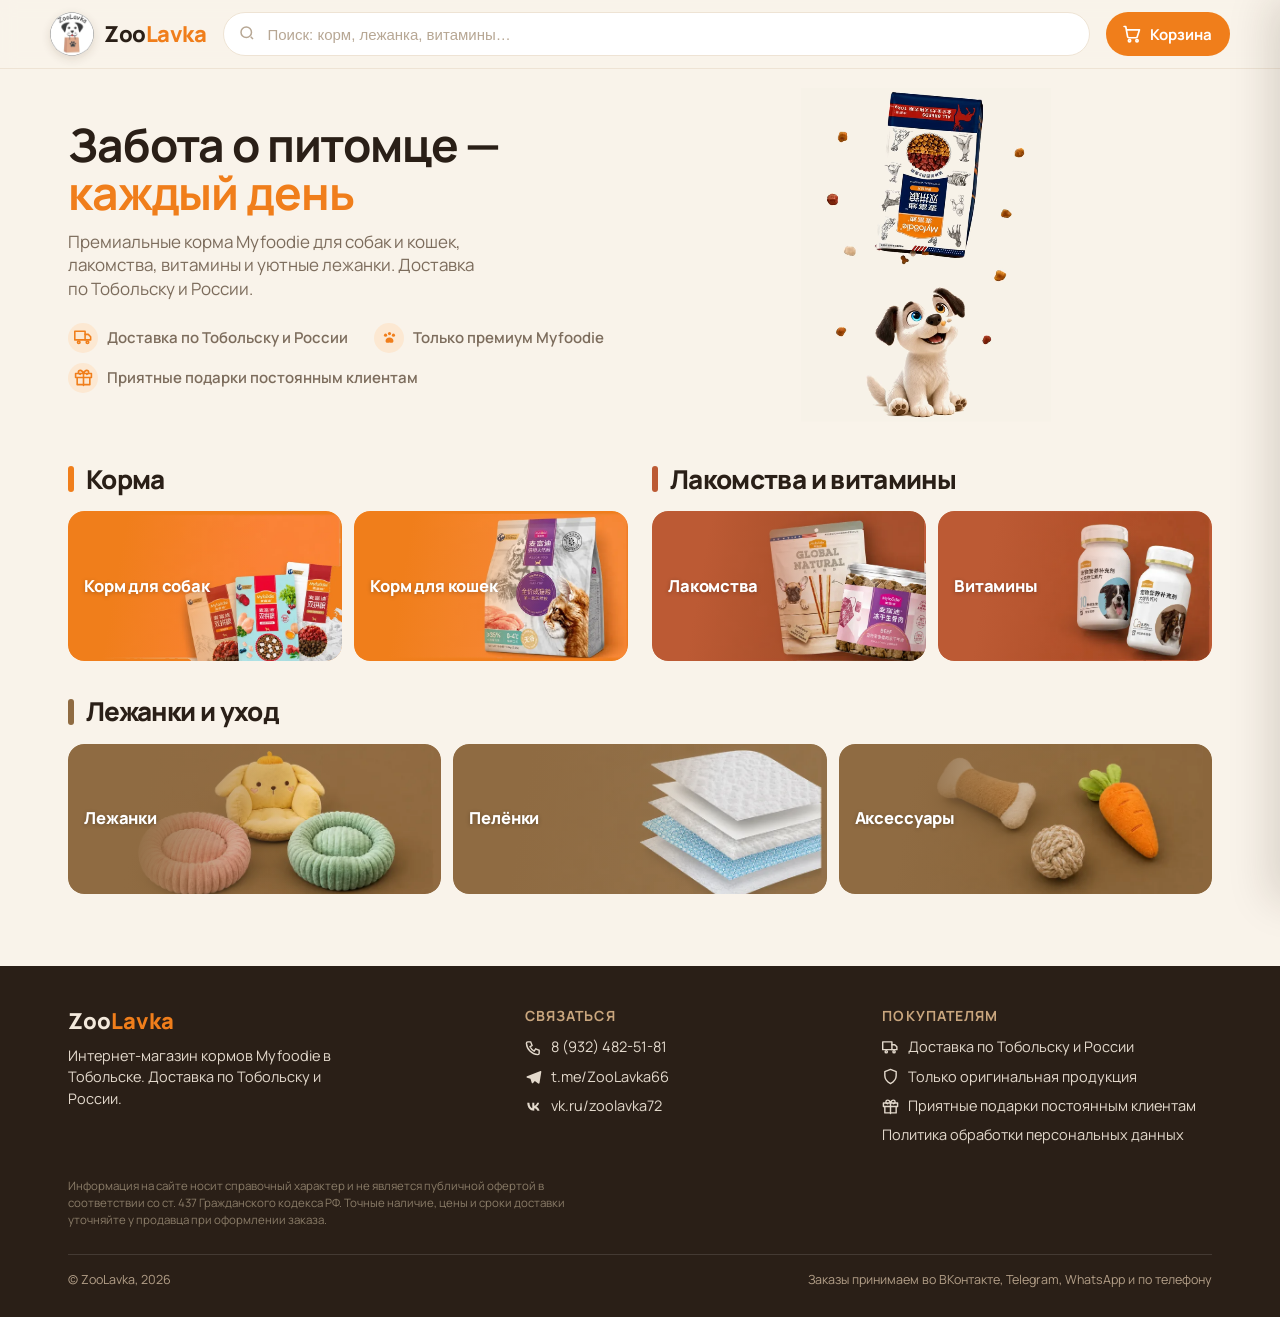
==== commit 5bbbd05c: "Add files via upload" ====
--- a/index.html
+++ b/index.html
@@ -22,7 +22,7 @@
 <link rel="preconnect" href="https://fonts.googleapis.com">
 <link rel="preconnect" href="https://fonts.gstatic.com" crossorigin>
 <link rel="stylesheet" href="https://fonts.googleapis.com/css2?family=Manrope:wght@400;500;600;700;800&display=swap">
-<link rel="stylesheet" href="styles.css?v=9">
+<link rel="stylesheet" href="styles.css?v=10">
 <link rel="preload" as="video" href="images/herodog.webm?v=2" fetchpriority="high">
 <script type="application/ld+json">
 {
@@ -205,6 +205,6 @@
 <div class="pzoom" id="pzoom" aria-hidden="true"><img alt=""></div>
 
 <script src="config.js" defer></script>
-<script src="script.js?v=16" defer></script>
+<script src="script.js?v=17" defer></script>
 </body>
 </html>
--- a/styles.css
+++ b/styles.css
@@ -307,3 +307,7 @@
   .tile{min-height:150px}
 }
 @media(max-width:640px){.hero{padding-bottom:300px}.trust{gap:10px}}
+.grouphead{display:flex;align-items:center;gap:12px;font-size:26px;font-weight:800;letter-spacing:-.025em;margin:4px 0 14px}
+.grouphead::before{content:"";width:6px;height:26px;border-radius:4px;background:var(--tc,var(--brand));flex:0 0 auto}
+@media(max-width:640px){.grouphead{font-size:22px}.grouphead::before{height:22px}}
+@media(min-width:901px){.herovid{right:calc(max(18px,(100% - 1180px)/2) + 14%)}}
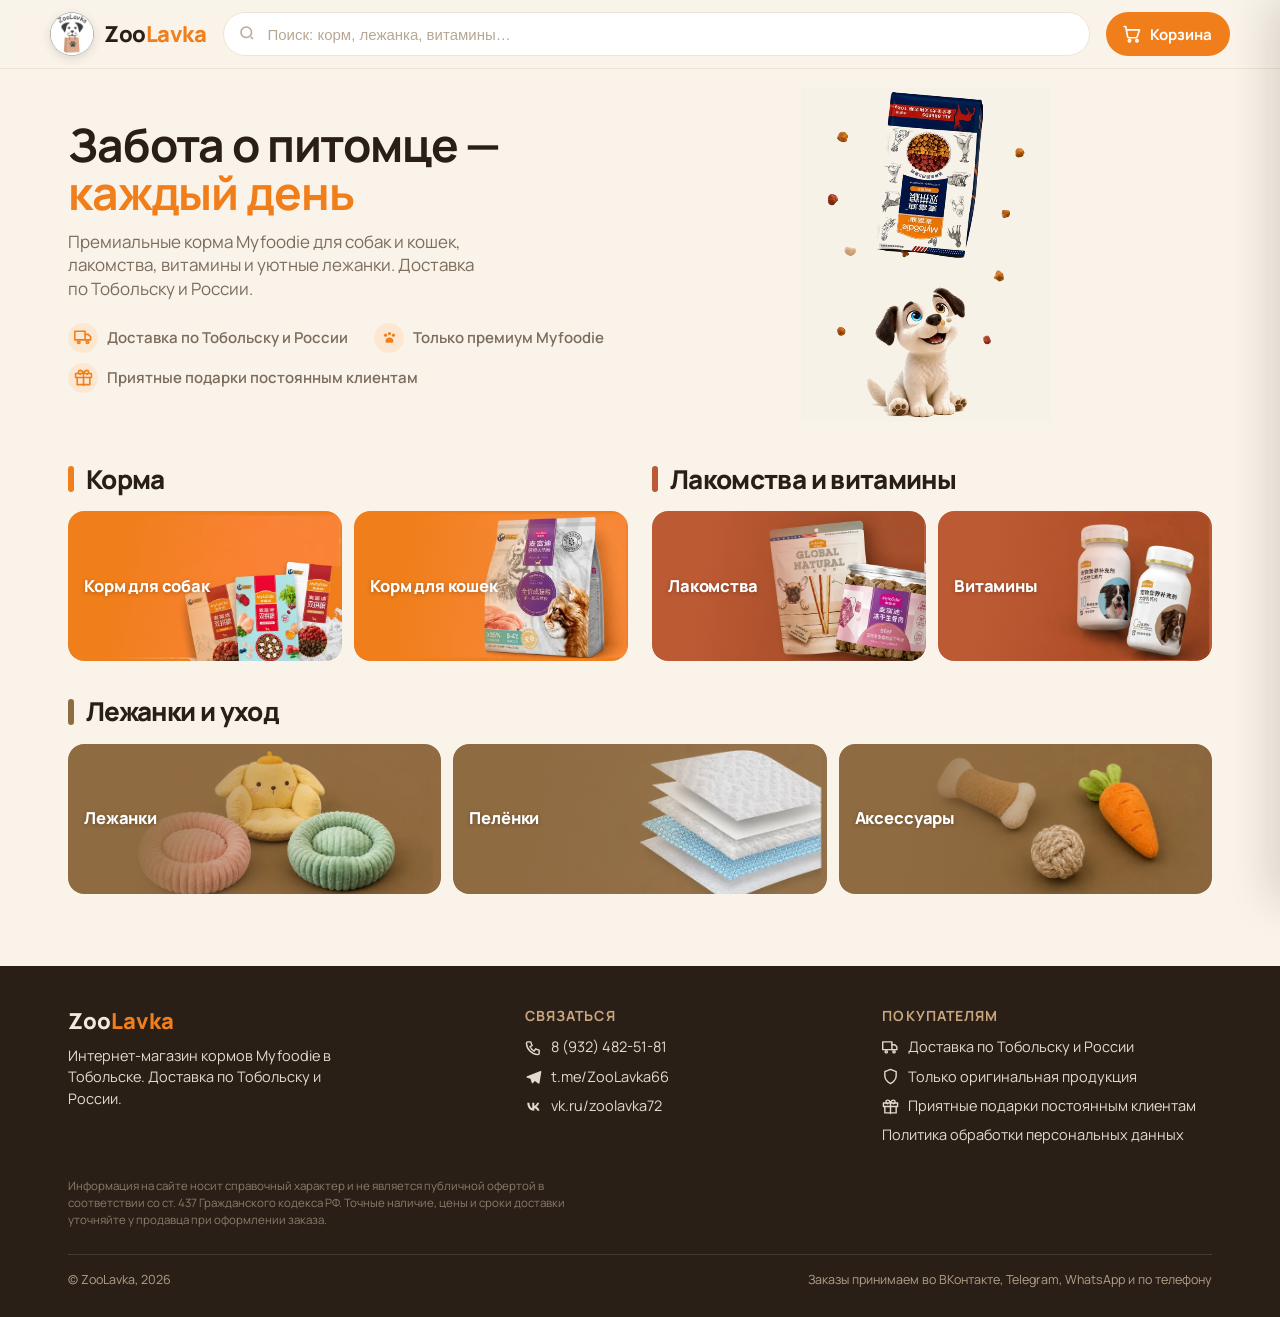
==== commit e7c8a511: "Add files via upload" ====
--- a/index.html
+++ b/index.html
@@ -22,7 +22,7 @@
 <link rel="preconnect" href="https://fonts.googleapis.com">
 <link rel="preconnect" href="https://fonts.gstatic.com" crossorigin>
 <link rel="stylesheet" href="https://fonts.googleapis.com/css2?family=Manrope:wght@400;500;600;700;800&display=swap">
-<link rel="stylesheet" href="styles.css?v=10">
+<link rel="stylesheet" href="styles.css?v=11">
 <link rel="preload" as="video" href="images/herodog.webm?v=2" fetchpriority="high">
 <script type="application/ld+json">
 {
@@ -205,6 +205,6 @@
 <div class="pzoom" id="pzoom" aria-hidden="true"><img alt=""></div>
 
 <script src="config.js" defer></script>
-<script src="script.js?v=17" defer></script>
+<script src="script.js?v=18" defer></script>
 </body>
 </html>
--- a/styles.css
+++ b/styles.css
@@ -311,3 +311,15 @@
 .grouphead::before{content:"";width:6px;height:26px;border-radius:4px;background:var(--tc,var(--brand));flex:0 0 auto}
 @media(max-width:640px){.grouphead{font-size:22px}.grouphead::before{height:22px}}
 @media(min-width:901px){.herovid{right:calc(max(18px,(100% - 1180px)/2) + 14%)}}
+/* карточка товара на телефоне */
+@media(max-width:759px){
+  .psheet{height:92dvh;max-height:92dvh;padding:0;border-radius:20px 20px 0 0}
+  .pclose{position:fixed;top:calc(8dvh + 12px);right:12px;float:none;width:42px;height:42px;z-index:5}
+  .pbody{gap:0}
+  .pgal{padding:12px 12px 0}
+  .pmain{aspect-ratio:auto;height:min(42dvh,340px);border-radius:14px}
+  .pinfo{padding:14px 16px 0;gap:8px}
+  .pinfo h2{font-size:20px}
+  .pinfo .buyrow{position:sticky;bottom:0;z-index:2;order:99;margin:6px -16px 0;padding:10px 16px calc(10px + env(safe-area-inset-bottom,0px));background:var(--bg);border-top:1px solid var(--line);box-shadow:0 -6px 16px rgba(70,44,16,.06)}
+  .pinfo section:last-of-type{padding-bottom:8px}
+}
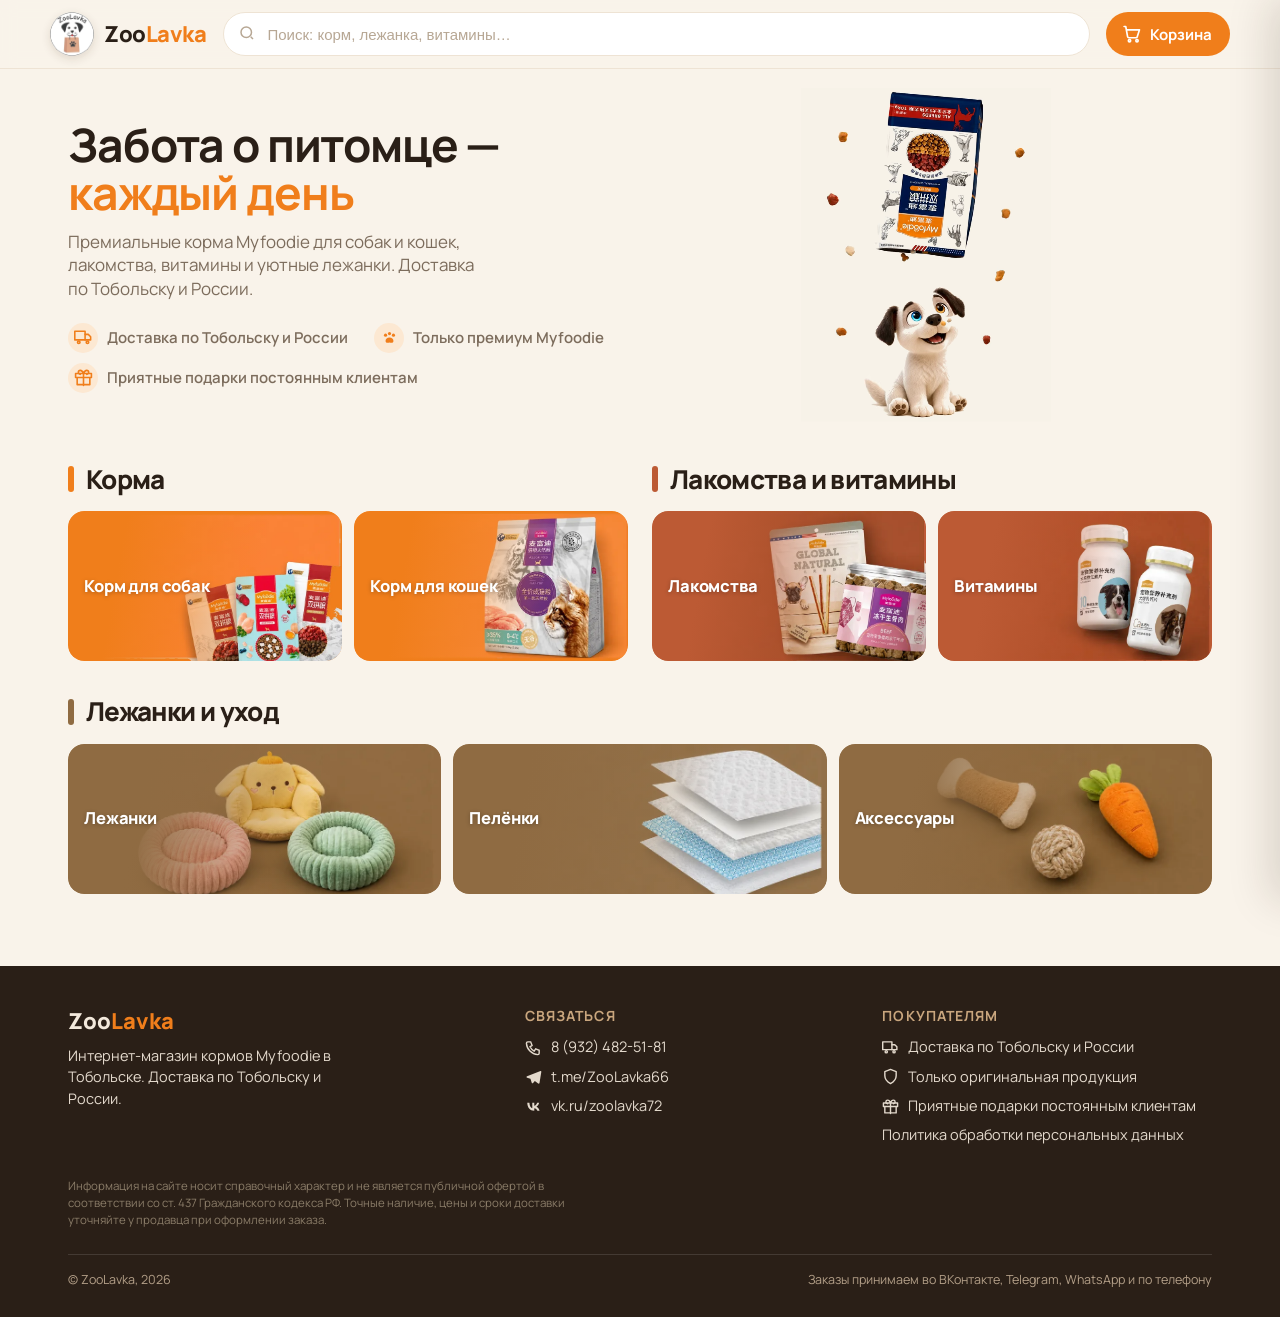
==== commit 2a8bb8a5: "Fix order status: sent if Telegram or VK accepted it" ====
--- a/index.html
+++ b/index.html
@@ -205,6 +205,6 @@
 <div class="pzoom" id="pzoom" aria-hidden="true"><img alt=""></div>
 
 <script src="config.js" defer></script>
-<script src="script.js?v=18" defer></script>
+<script src="script.js?v=19" defer></script>
 </body>
 </html>
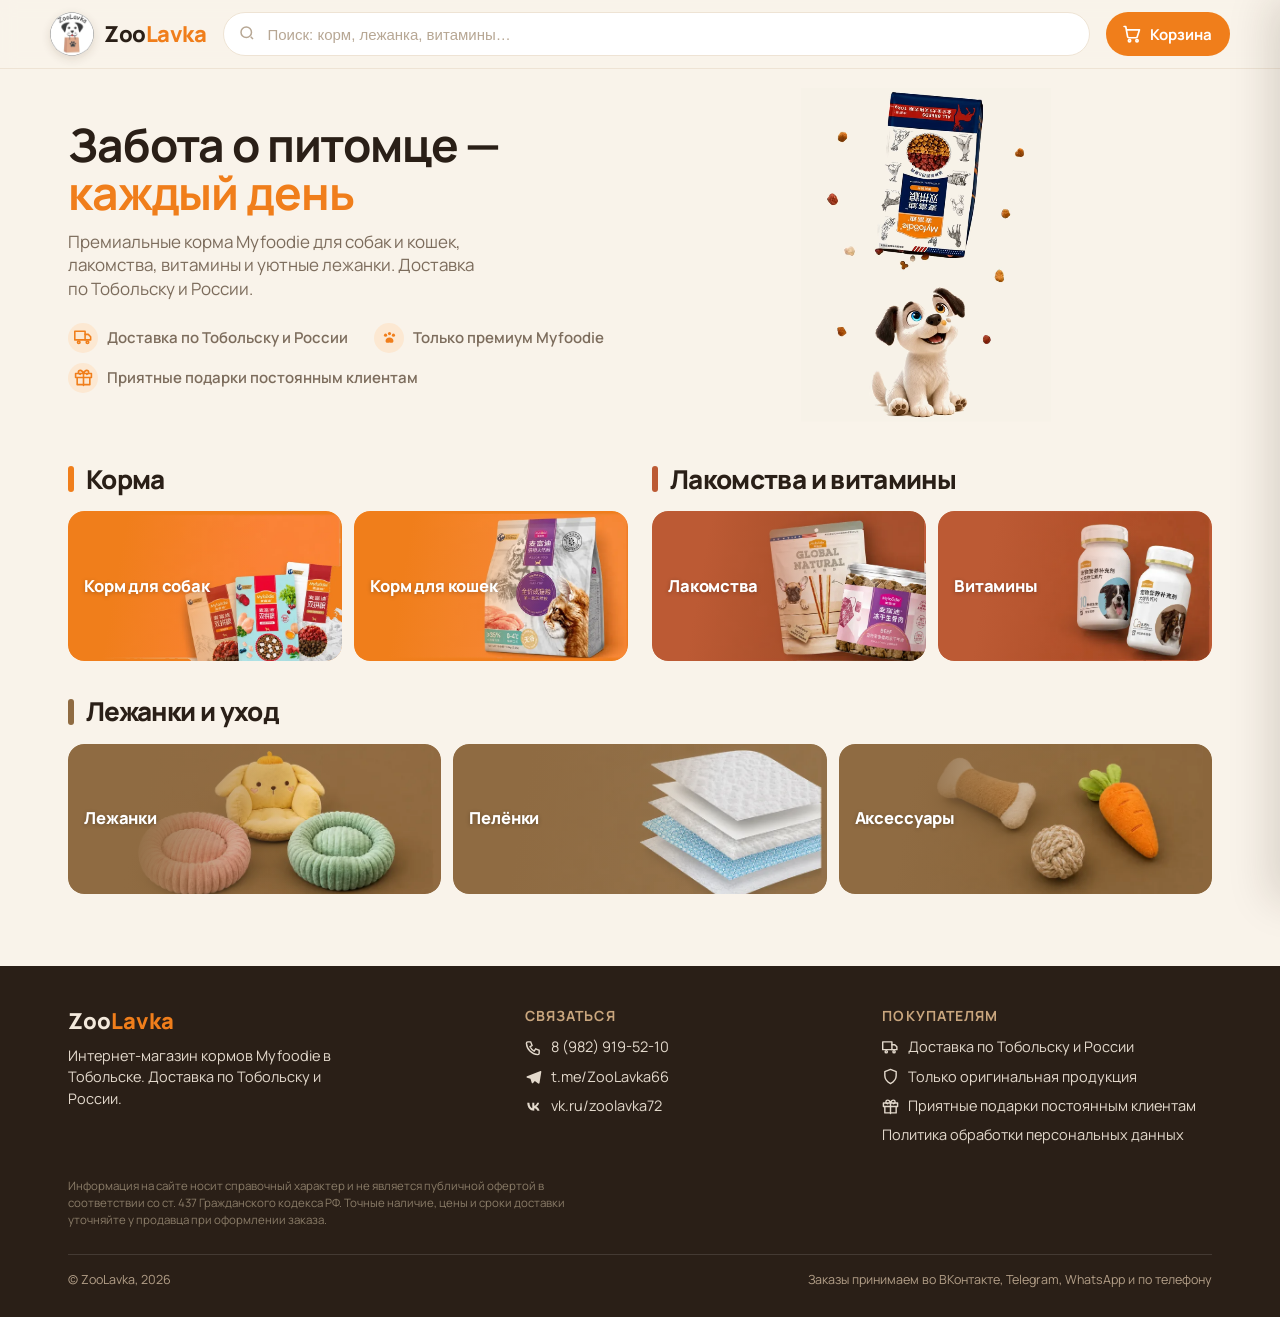
==== commit a790848c: "Update contact phone to 8 (982) 919-52-10" ====
--- a/index.html
+++ b/index.html
@@ -32,7 +32,7 @@
   "alternateName": "ЗооЛавка",
   "description": "Интернет-магазин кормов Myfoodie, лакомств, витаминов и аксессуаров для собак и кошек. Доставка по Тобольску и России.",
   "url": "https://zoolavka72.ru/",
-  "telephone": "+79324825181",
+  "telephone": "+79829195210",
   "priceRange": "₽₽",
   "image": "https://zoolavka72.ru/images/logo.webp",
   "address": {
@@ -122,7 +122,7 @@
       </div>
       <div class="fcol">
         <h3>Связаться</h3>
-        <a href="tel:+79324825181"><svg width="17" height="17" viewBox="0 0 24 24" fill="none" stroke="currentColor" stroke-width="2" stroke-linecap="round"><path d="M4 4h4l2 5-3 2a13 13 0 0 0 6 6l2-3 5 2v4a2 2 0 0 1-2 2A17 17 0 0 1 2 6a2 2 0 0 1 2-2Z"/></svg>8 (932) 482-51-81</a>
+        <a href="tel:+79829195210"><svg width="17" height="17" viewBox="0 0 24 24" fill="none" stroke="currentColor" stroke-width="2" stroke-linecap="round"><path d="M4 4h4l2 5-3 2a13 13 0 0 0 6 6l2-3 5 2v4a2 2 0 0 1-2 2A17 17 0 0 1 2 6a2 2 0 0 1 2-2Z"/></svg>8 (982) 919-52-10</a>
         <a href="https://t.me/ZooLavka66" target="_blank" rel="noopener"><svg width="17" height="17" viewBox="0 0 24 24" fill="currentColor"><path d="M21.9 4.3 2.9 11.6c-1 .4-1 1.8.1 2.1l4.7 1.5 1.8 5.6c.3.8 1.3 1 1.9.3l2.5-2.6 4.7 3.5c.7.5 1.7.1 1.9-.7L23 5.5c.2-1-.7-1.7-1.1-1.2Z"/></svg>t.me/ZooLavka66</a>
         <a href="https://vk.ru/zoolavka72" target="_blank" rel="noopener"><svg width="17" height="17" viewBox="0 0 24 24" fill="currentColor"><path d="M13 18c-6 0-9.6-4.2-9.8-11.2h3c.1 5.1 2.4 7.2 4.1 7.6V6.8h2.8v4.3c1.7-.2 3.5-2.1 4.1-4.3h2.8c-.5 2.7-2.4 4.6-3.8 5.4 1.4.7 3.6 2.4 4.4 5.8h-3.1c-.6-2-2.3-3.5-4.4-3.7V18H13Z"/></svg>vk.ru/zoolavka72</a>
       </div>
@@ -205,6 +205,6 @@
 <div class="pzoom" id="pzoom" aria-hidden="true"><img alt=""></div>
 
 <script src="config.js" defer></script>
-<script src="script.js?v=19" defer></script>
+<script src="script.js?v=20" defer></script>
 </body>
 </html>
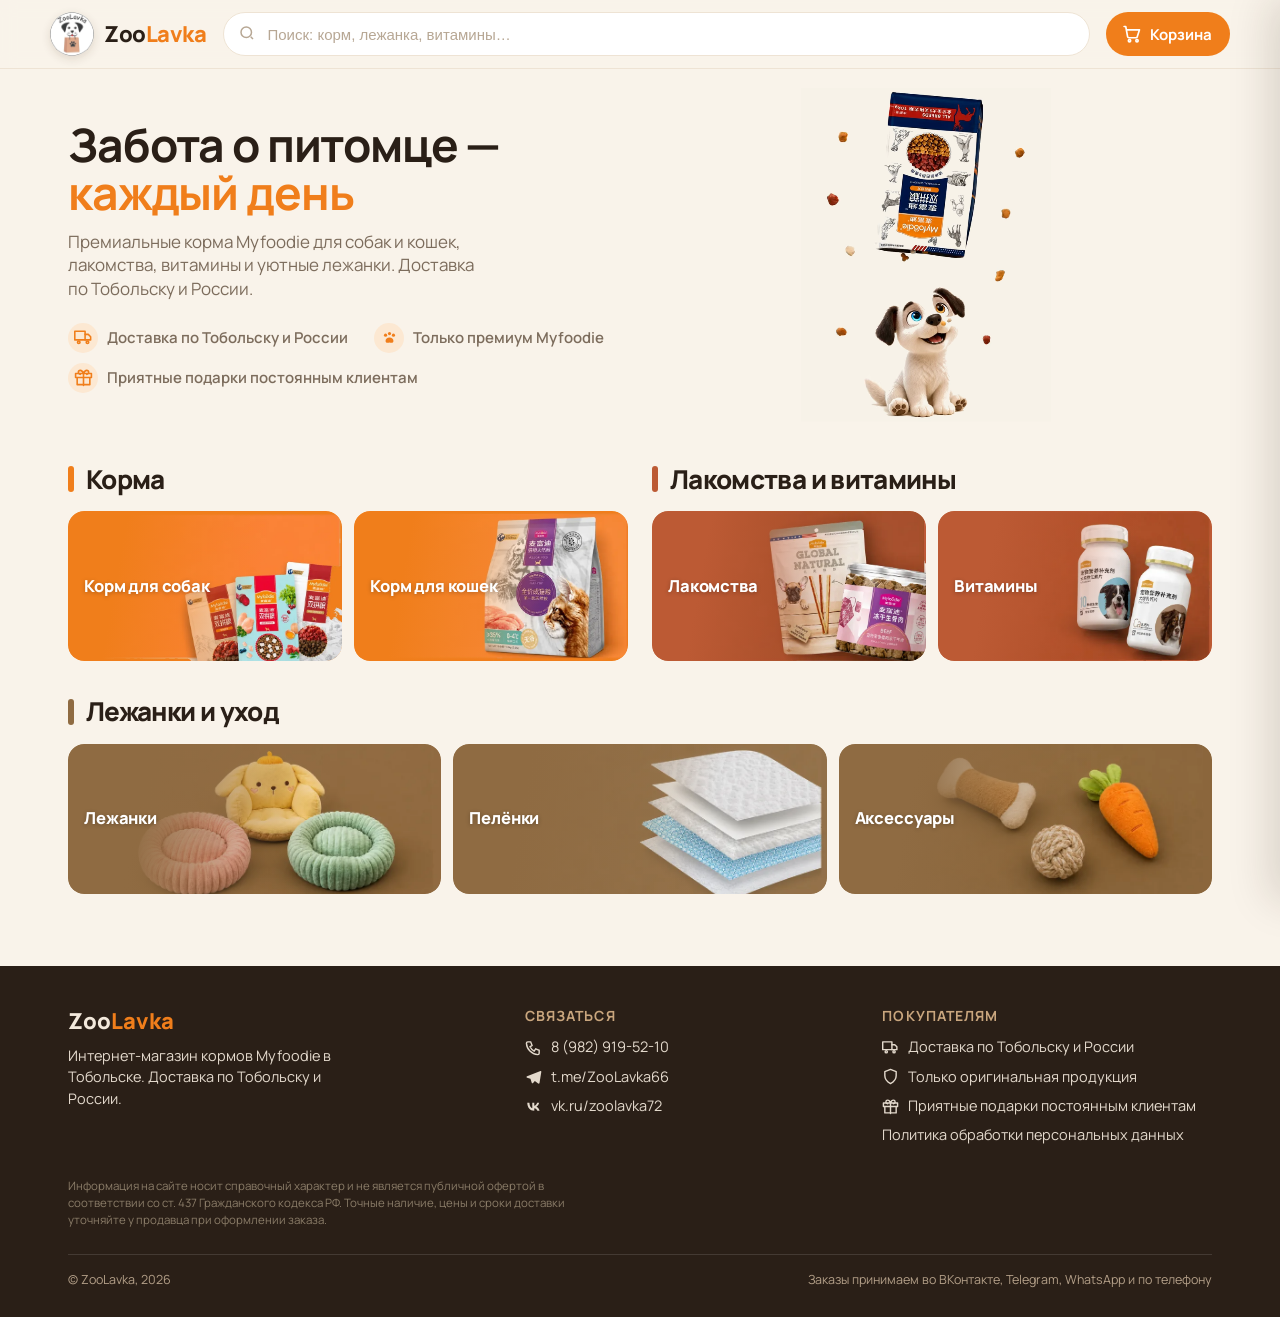
==== commit 5b09a0e4: "Order success popup, VK contact option with profile link, remove call option" ====
--- a/index.html
+++ b/index.html
@@ -22,7 +22,7 @@
 <link rel="preconnect" href="https://fonts.googleapis.com">
 <link rel="preconnect" href="https://fonts.gstatic.com" crossorigin>
 <link rel="stylesheet" href="https://fonts.googleapis.com/css2?family=Manrope:wght@400;500;600;700;800&display=swap">
-<link rel="stylesheet" href="styles.css?v=11">
+<link rel="stylesheet" href="styles.css?v=12">
 <link rel="preload" as="video" href="images/herodog.webm?v=2" fetchpriority="high">
 <script type="application/ld+json">
 {
@@ -150,6 +150,16 @@
   </div>
 </aside>
 
+<!-- order success -->
+<div class="modal" id="doneModal" role="dialog" aria-modal="true" aria-label="Заказ оформлен">
+  <div class="msheet donesheet">
+    <div class="donecheck"><svg width="44" height="44" viewBox="0 0 24 24" fill="none" stroke="#fff" stroke-width="3" stroke-linecap="round" stroke-linejoin="round"><path d="M5 12.5l4.5 4.5L19 7.5"/></svg></div>
+    <h2>Заказ оформлен!</h2>
+    <p class="lead" id="doneText">Мы получили вашу заявку и скоро свяжемся с вами.</p>
+    <button class="checkout" id="doneOk">Хорошо</button>
+  </div>
+</div>
+
 <!-- checkout modal -->
 <div class="modal" id="modal" role="dialog" aria-modal="true" aria-label="Оформление заказа">
   <div class="msheet">
@@ -162,11 +172,12 @@
     <div class="field"><label for="ccomment">Комментарий</label><textarea id="ccomment" placeholder="Порода, вес питомца, пожелания по доставке…"></textarea></div>
     <div class="field"><label for="ccontact">Как с вами связаться</label>
       <select id="ccontact">
+        <option>ВКонтакте</option>
         <option>WhatsApp</option>
         <option>Telegram</option>
-        <option>Телефон (позвонить)</option>
       </select>
     </div>
+    <div class="field" id="cvkWrap"><label for="cvk">Ссылка на вашу страницу ВК</label><input id="cvk" type="text" placeholder="vk.com/id123456 или vk.com/имя"></div>
     <div class="osum" id="osum"></div>
     <label class="consent"><input type="checkbox" id="cconsent"> Согласен(на) на <a href="#" id="privacyLink">обработку персональных данных</a></label>
     <div class="send">
@@ -205,6 +216,6 @@
 <div class="pzoom" id="pzoom" aria-hidden="true"><img alt=""></div>
 
 <script src="config.js" defer></script>
-<script src="script.js?v=20" defer></script>
+<script src="script.js?v=21" defer></script>
 </body>
 </html>
--- a/styles.css
+++ b/styles.css
@@ -323,3 +323,11 @@
   .pinfo .buyrow{position:sticky;bottom:0;z-index:2;order:99;margin:6px -16px 0;padding:10px 16px calc(10px + env(safe-area-inset-bottom,0px));background:var(--bg);border-top:1px solid var(--line);box-shadow:0 -6px 16px rgba(70,44,16,.06)}
   .pinfo section:last-of-type{padding-bottom:8px}
 }
+
+/* окно «Заказ оформлен» */
+#doneModal{background:rgba(40,25,10,.45);z-index:80}
+.donesheet{text-align:center;padding:30px 24px 24px}
+.donecheck{width:84px;height:84px;margin:4px auto 16px;border-radius:50%;background:var(--ok);display:grid;place-items:center;box-shadow:0 8px 22px rgba(62,142,99,.35);animation:donepop .35s ease-out}
+.donesheet h2{margin:0 0 8px}
+.donesheet .lead{margin:0 0 20px}
+@keyframes donepop{from{transform:scale(.5);opacity:0}to{transform:scale(1);opacity:1}}
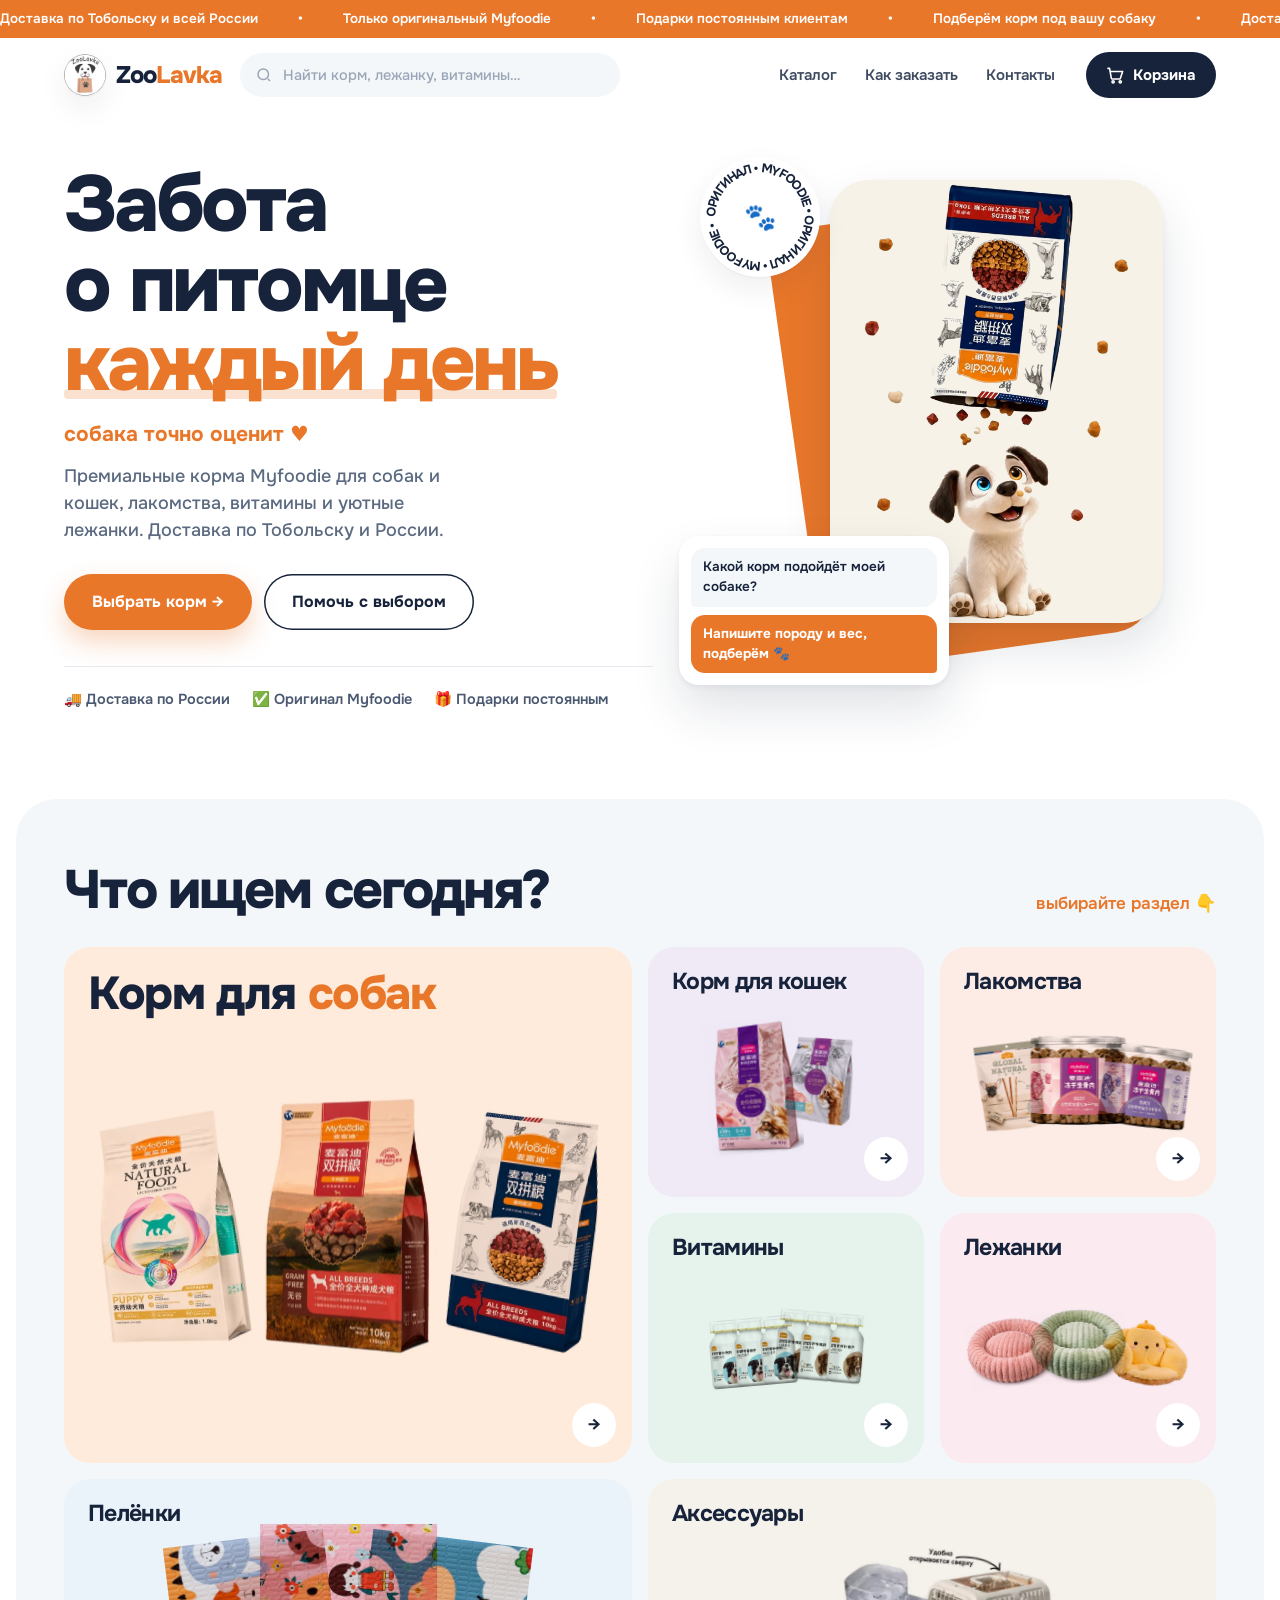
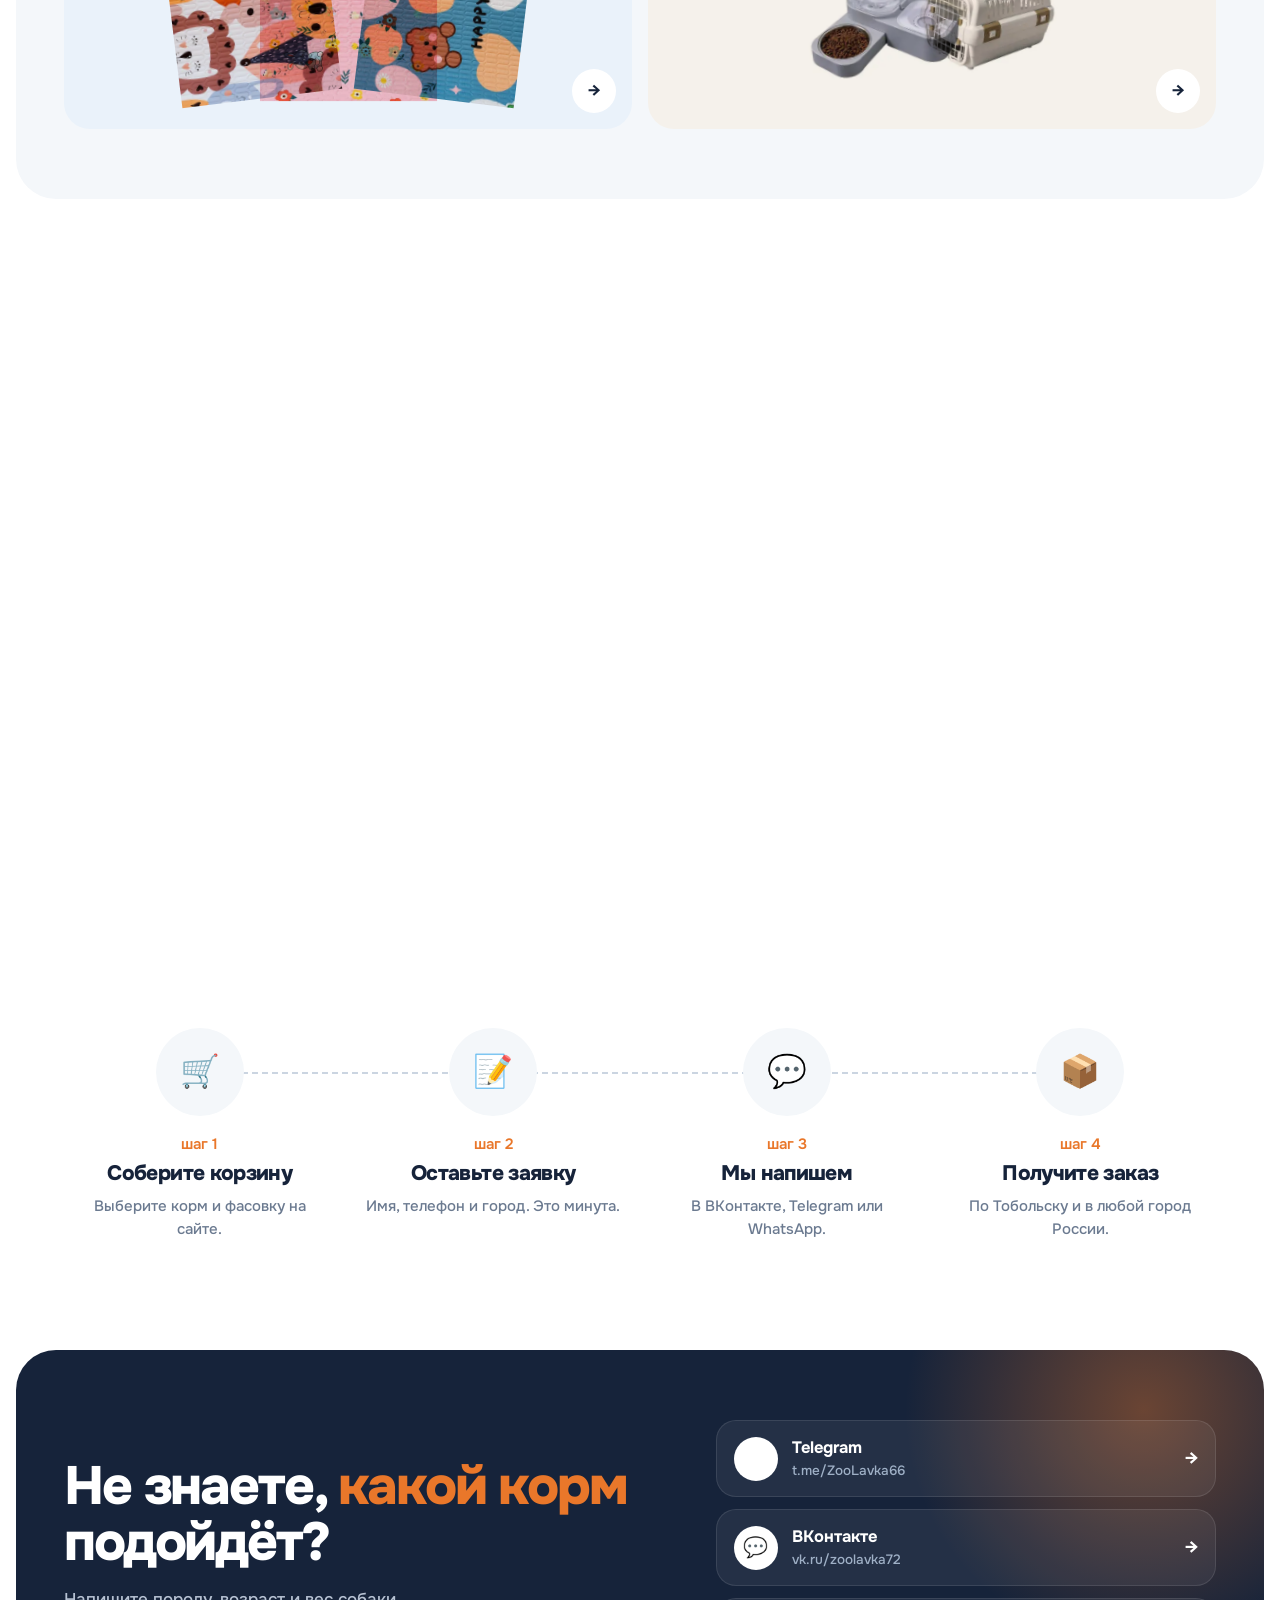
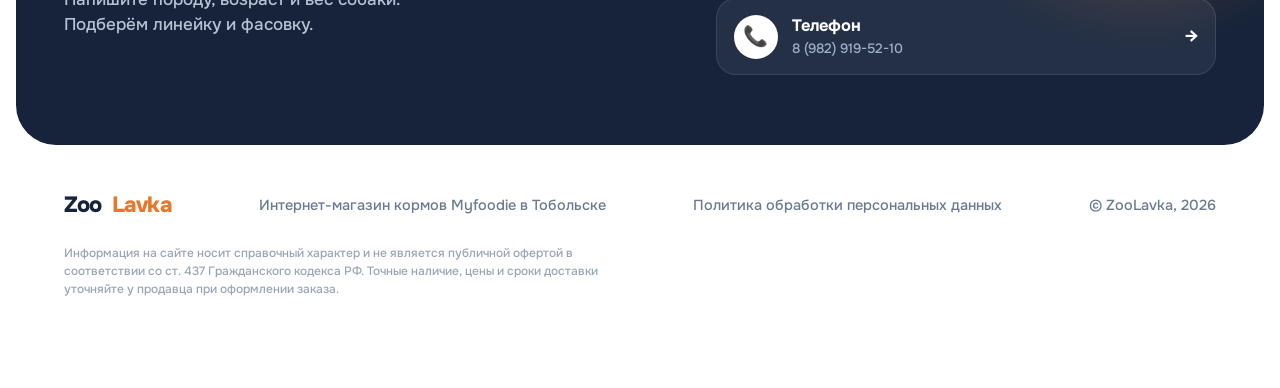
==== commit 38e14b53: "Launch new design on main page (old page kept as index-old.html)" ====
--- a/index.html
+++ b/index.html
@@ -21,9 +21,9 @@
 <meta name="ICBM" content="58.1907, 68.2530">
 <link rel="preconnect" href="https://fonts.googleapis.com">
 <link rel="preconnect" href="https://fonts.gstatic.com" crossorigin>
-<link rel="stylesheet" href="https://fonts.googleapis.com/css2?family=Manrope:wght@400;500;600;700;800&display=swap">
-<link rel="stylesheet" href="styles.css?v=12">
-<link rel="preload" as="video" href="images/herodog.webm?v=2" fetchpriority="high">
+<link rel="stylesheet" href="https://fonts.googleapis.com/css2?family=Onest:wght@400;500;600;700;800&display=swap">
+<link rel="stylesheet" href="v2/style.css?v=1">
+<link rel="preload" as="video" href="images/herodog.webm?v=2">
 <script type="application/ld+json">
 {
   "@context": "https://schema.org",
@@ -53,91 +53,109 @@
   ]
 }
 </script>
-<img src="https://mc.yandex.ru/watch/112091488" style="position:absolute;left:-9999px;" alt="" /></head>
+<img src="https://mc.yandex.ru/watch/112091488" style="position:absolute;left:-9999px;" alt="" />
+</head>
 <body>
-<header>
-  <div class="wrap hrow">
-    <a class="logo" href="#" aria-label="ZooLavka">
-      <img class="logoimg" src="images/logo.webp" alt="ZooLavka">
-      <span><span class="z">Zoo</span><span class="l">Lavka</span></span>
-    </a>
-    <div class="search">
-      <span class="si" aria-hidden="true"><svg width="18" height="18" viewBox="0 0 24 24" fill="none" stroke="currentColor" stroke-width="2"><circle cx="11" cy="11" r="7"/><path d="m20 20-3-3"/></svg></span>
-      <input id="q" type="search" placeholder="Поиск: корм, лежанка, витамины…" aria-label="Поиск по товарам">
-    </div>
-    <button class="cartbtn" id="openCart" aria-label="Открыть корзину">
-      <svg width="20" height="20" viewBox="0 0 24 24" fill="none" stroke="currentColor" stroke-width="2" stroke-linecap="round" stroke-linejoin="round"><circle cx="9" cy="20" r="1.4"/><circle cx="18" cy="20" r="1.4"/><path d="M2.5 3h2l2.2 12.2a1.5 1.5 0 0 0 1.5 1.3h8.6a1.5 1.5 0 0 0 1.5-1.2L21 7H6"/></svg>
-      <span class="lbl">Корзина</span>
-      <span class="badge" id="badge"></span>
-    </button>
-  </div>
-</header>
-
-  <button class="mobicart" id="mobiCart" aria-label="Открыть корзину" hidden>
-    <svg width="20" height="20" viewBox="0 0 24 24" fill="none" stroke="currentColor" stroke-width="2" stroke-linecap="round" stroke-linejoin="round"><circle cx="9" cy="20" r="1.4"/><circle cx="18" cy="20" r="1.4"/><path d="M2.5 3h2l2.2 12.2a1.5 1.5 0 0 0 1.5 1.3h8.6a1.5 1.5 0 0 0 1.5-1.2L21 7H6"/></svg>
-    <span class="mc-count" id="mobiCartCount">0</span>
-    <span class="mc-txt">Корзина</span>
-  </button>
+
+<div class="strip" aria-hidden="true"><div class="strip-in" id="strip"><span>Доставка по Тобольску и всей России</span><span>Только оригинальный Myfoodie</span><span>Подарки постоянным клиентам</span><span>Подберём корм под вашу собаку</span></div></div>
 
 <div class="promobar" id="promobar" hidden>
   <div class="wrap promobar-in">
-    <div class="pb-left">
-      <span class="pb-fire">🔥</span>
-      <div class="pb-copy">
-        <span class="pb-title">Акция</span>
-        <span class="pb-desc" id="pbDesc"></span>
-      </div>
-    </div>
+    <div class="pb-left"><span class="pb-fire">🔥</span><div class="pb-copy"><span class="pb-title">Акция</span><span class="pb-desc" id="pbDesc"></span></div></div>
     <div class="pb-timer" id="pbTimer" aria-live="polite"></div>
     <button class="pb-btn" id="pbBtn" type="button">К товару</button>
   </div>
 </div>
 
-<section class="hero">
-  <div class="kibble" id="kibble" aria-hidden="true"><div class="rundog" id="rundog"><div class="dogsprite" id="dogsprite"></div></div></div>
+<header id="hdr"><div class="wrap hb">
+  <a class="logo" href="#" aria-label="ZooLavka"><img src="images/logo.webp" alt=""><span>Zoo<b>Lavka</b></span></a>
+  <label class="search"><svg viewBox="0 0 24 24" fill="none" stroke="currentColor" stroke-width="2"><circle cx="11" cy="11" r="7"/><path d="m20 20-3-3"/></svg><input id="q" type="search" placeholder="Найти корм, лежанку, витамины…" aria-label="Поиск по товарам"></label>
+  <nav class="menu"><a href="#cats">Каталог</a><a href="#how">Как заказать</a><a href="#help">Контакты</a></nav>
+  <button class="cart" id="openCart" aria-label="Открыть корзину"><svg viewBox="0 0 24 24" fill="none" stroke="currentColor" stroke-width="2" stroke-linecap="round" stroke-linejoin="round"><circle cx="9" cy="20" r="1.4"/><circle cx="18" cy="20" r="1.4"/><path d="M2.5 3h2l2.2 12.2a1.5 1.5 0 0 0 1.5 1.3h8.6a1.5 1.5 0 0 0 1.5-1.2L21 7H6"/></svg><span class="t">Корзина</span><span class="badge-n" id="badge"></span></button>
+</div></header>
+
+<button class="mobicart" id="mobiCart" aria-label="Открыть корзину" hidden><svg width="20" height="20" viewBox="0 0 24 24" fill="none" stroke="currentColor" stroke-width="2" stroke-linecap="round" stroke-linejoin="round"><circle cx="9" cy="20" r="1.4"/><circle cx="18" cy="20" r="1.4"/><path d="M2.5 3h2l2.2 12.2a1.5 1.5 0 0 0 1.5 1.3h8.6a1.5 1.5 0 0 0 1.5-1.2L21 7H6"/></svg><span class="mc-count" id="mobiCartCount">0</span><span class="mc-txt">Корзина</span></button>
+
+<div class="wrap">
+  <section class="hero">
+    <div class="hero-text">
+      <h1><span class="pop" style="--d:.05s">Забота</span> <span class="pop" style="--d:.15s">о питомце</span><br><span class="hl pop" style="--d:.3s">каждый день</span></h1>
+      <p class="note pop" style="--d:.55s">собака точно оценит ♥</p>
+      <p class="lead pop" style="--d:.65s">Премиальные корма Myfoodie для собак и кошек, лакомства, витамины и уютные лежанки. Доставка по Тобольску и России.</p>
+      <div class="cta pop" style="--d:.8s">
+        <a class="btn btn-o" href="#cats">Выбрать корм →</a>
+        <a class="btn btn-w" href="#help">Помочь с выбором</a>
+      </div>
+      <div class="pills pop" style="--d:.95s"><span>🚚 Доставка по России</span><span>✅ Оригинал Myfoodie</span><span>🎁 Подарки постоянным</span></div>
+    </div>
+    <div class="stage">
+      <div class="plate"></div>
+      <div class="pup" id="kibble"><div class="rundog" id="rundog"><div class="dogsprite" id="dogsprite"></div></div></div>
+      <div class="stamp" aria-hidden="true"><svg viewBox="0 0 100 100"><defs><path id="cp" d="M50,50 m-37,0 a37,37 0 1,1 74,0 a37,37 0 1,1 -74,0"/></defs><text font-family="Onest" font-weight="700" font-size="10.5"><textPath href="#cp" textLength="228" lengthAdjust="spacing">ОРИГИНАЛ • MYFOODIE • ОРИГИНАЛ • MYFOODIE • </textPath></text></svg><b>🐾</b></div>
+      <a class="chat" href="https://t.me/ZooLavka66" target="_blank" rel="noopener"><i>Какой корм подойдёт моей собаке?</i><b>Напишите породу и вес, подберём 🐾</b></a>
+      <a class="heropromo" id="heroPromo" href="#" hidden><span class="ctag" id="heroPromoCat"></span><img id="heroPromoImg" src="" alt=""></a>
+    </div>
+  </section>
+</div>
+
+<section class="cats" id="cats">
   <div class="wrap">
-    <h1>Забота о питомце — <span>каждый день</span></h1>
-    <p class="sub">Премиальные корма Myfoodie для собак и кошек, лакомства, витамины и уютные лежанки. Доставка по Тобольску и России.</p>
-    <div class="trust">
-      <div class="tp"><span class="ic"><svg width="19" height="19" viewBox="0 0 24 24" fill="none" stroke="currentColor" stroke-width="2" stroke-linecap="round" stroke-linejoin="round"><path d="M1 4h13v11H1z"/><path d="M14 8h4l3 3v4h-7"/><circle cx="6" cy="18" r="1.6"/><circle cx="17" cy="18" r="1.6"/></svg></span>Доставка по Тобольску и России</div>
-      <div class="tp"><span class="ic"><svg width="19" height="19" viewBox="0 0 24 24" fill="currentColor"><circle cx="7" cy="9" r="2"/><circle cx="12" cy="7" r="2"/><circle cx="17" cy="9" r="2"/><path d="M12 12c-2.8 0-5 2-5 4.3 0 1.5 1.2 2.4 2.8 2.4.9 0 1.5-.5 2.2-.5s1.3.5 2.2.5c1.6 0 2.8-.9 2.8-2.4C17 14 14.8 12 12 12z"/></svg></span>Только премиум Myfoodie</div>
-      <div class="tp"><span class="ic"><svg width="19" height="19" viewBox="0 0 24 24" fill="none" stroke="currentColor" stroke-width="2" stroke-linecap="round" stroke-linejoin="round"><path d="M20 12v9H4v-9M2 7h20v5H2zM12 22V7M12 7S10.5 3 8 3a2.5 2.5 0 0 0 0 5M12 7s1.5-4 4-4a2.5 2.5 0 0 1 0 5"/></svg></span>Приятные подарки постоянным клиентам</div>
-    </div>
-  </div>
-  <a class="heropromo" id="heroPromo" href="#" aria-label="Акционный товар" hidden>
-    <span class="ctag" id="heroPromoCat"></span>
-    <span class="promoflag">🔥 Акция</span>
-    <img id="heroPromoImg" src="" alt="">
-  </a>
+    <div class="title rv"><h2>Что ищем сегодня?</h2><span class="hint">выбирайте раздел 👇</span></div>
+    <div class="bento">
+      <a class="tile t-dog rv" href="#dog" data-cat="dog"><h3>Корм для <span>собак</span></h3><div class="stack"><img src="images/food_puppy.webp" alt=""><img src="images/food_beef_gf.webp" alt=""><img src="images/food_venison.webp" alt=""></div><span class="go">→</span></a>
+      <a class="tile t-cat rv" href="#cat" data-cat="cat"><h3>Корм для кошек</h3><div class="stack"><img src="images/cat_tuna.webp" alt=""><img src="images/cat_chicken.webp" alt=""></div><span class="go">→</span></a>
+      <a class="tile t-treat rv" href="#treat" data-cat="treat"><h3>Лакомства</h3><div class="stack"><img src="images/treat_stick_beef.webp" alt=""><img src="images/treat_cube_beef.webp" alt=""><img src="images/treat_cube_duck.webp" alt=""></div><span class="go">→</span></a>
+      <a class="tile t-vit rv" href="#vit" data-cat="vit"><h3>Витамины</h3><div class="stack"><img src="images/vit_multi.webp" alt=""><img src="images/vit_calcium.webp" alt=""></div><span class="go">→</span></a>
+      <a class="tile t-bed rv" href="#bed" data-cat="bed"><h3>Лежанки</h3><div class="stack"><img src="images/bed_pink.webp" alt=""><img src="images/bed_green.webp" alt=""><img src="images/bed_yellow.webp" alt=""></div><span class="go">→</span></a>
+      <a class="tile t-pad rv" href="#pad" data-cat="pad"><h3>Пелёнки</h3><div class="stack"><img src="images/pel_b.webp" alt=""><img src="images/pel_a.webp" alt=""><img src="images/pel_c.webp" alt=""></div><span class="go">→</span></a>
+      <a class="tile t-acc rv" href="#acc" data-cat="acc"><h3>Аксессуары</h3><div class="stack"><img src="images/acc_waterer.webp" alt=""><img src="images/acc_carrier.webp" alt=""></div><span class="go">→</span></a>
+    </div>
+  </div>
 </section>
 
-<main class="wrap"><div class="grid" id="grid"></div></main>
-
-<footer>
-  <div class="wrap">
-    <div class="fgrid">
-      <div class="fcol brandcol">
-        <div class="flogo">Zoo<span class="l">Lavka</span></div>
-        <p class="fslogan">Интернет-магазин кормов Myfoodie в Тобольске. Доставка по Тобольску и России.</p>
-      </div>
-      <div class="fcol">
-        <h3>Связаться</h3>
-        <a href="tel:+79829195210"><svg width="17" height="17" viewBox="0 0 24 24" fill="none" stroke="currentColor" stroke-width="2" stroke-linecap="round"><path d="M4 4h4l2 5-3 2a13 13 0 0 0 6 6l2-3 5 2v4a2 2 0 0 1-2 2A17 17 0 0 1 2 6a2 2 0 0 1 2-2Z"/></svg>8 (982) 919-52-10</a>
-        <a href="https://t.me/ZooLavka66" target="_blank" rel="noopener"><svg width="17" height="17" viewBox="0 0 24 24" fill="currentColor"><path d="M21.9 4.3 2.9 11.6c-1 .4-1 1.8.1 2.1l4.7 1.5 1.8 5.6c.3.8 1.3 1 1.9.3l2.5-2.6 4.7 3.5c.7.5 1.7.1 1.9-.7L23 5.5c.2-1-.7-1.7-1.1-1.2Z"/></svg>t.me/ZooLavka66</a>
-        <a href="https://vk.ru/zoolavka72" target="_blank" rel="noopener"><svg width="17" height="17" viewBox="0 0 24 24" fill="currentColor"><path d="M13 18c-6 0-9.6-4.2-9.8-11.2h3c.1 5.1 2.4 7.2 4.1 7.6V6.8h2.8v4.3c1.7-.2 3.5-2.1 4.1-4.3h2.8c-.5 2.7-2.4 4.6-3.8 5.4 1.4.7 3.6 2.4 4.4 5.8h-3.1c-.6-2-2.3-3.5-4.4-3.7V18H13Z"/></svg>vk.ru/zoolavka72</a>
-      </div>
-      <div class="fcol">
-        <h3>Покупателям</h3>
-        <p><svg width="17" height="17" viewBox="0 0 24 24" fill="none" stroke="currentColor" stroke-width="2" stroke-linecap="round" stroke-linejoin="round"><path d="M1 4h13v11H1z"/><path d="M14 8h4l3 3v4h-7"/><circle cx="6" cy="18" r="1.6"/><circle cx="17" cy="18" r="1.6"/></svg>Доставка по Тобольску и России</p>
-        <p><svg width="17" height="17" viewBox="0 0 24 24" fill="none" stroke="currentColor" stroke-width="2" stroke-linecap="round" stroke-linejoin="round"><path d="M12 2 4 5v6c0 5 3.4 8.5 8 11 4.6-2.5 8-6 8-11V5l-8-3Z"/></svg>Только оригинальная продукция</p>
-        <p><svg width="17" height="17" viewBox="0 0 24 24" fill="none" stroke="currentColor" stroke-width="2" stroke-linecap="round" stroke-linejoin="round"><path d="M20 12v9H4v-9M2 7h20v5H2zM12 22V7M12 7S10.5 3 8 3a2.5 2.5 0 0 0 0 5M12 7s1.5-4 4-4a2.5 2.5 0 0 1 0 5"/></svg>Приятные подарки постоянным клиентам</p>
-        <a href="#" id="privacyLinkFooter">Политика обработки персональных данных</a>
-      </div>
-    </div>
-    <p class="fdisclaimer">Информация на сайте носит справочный характер и не является публичной офертой в соответствии со ст. 437 Гражданского кодекса РФ. Точные наличие, цены и сроки доставки уточняйте у продавца при оформлении заказа.</p>
-    <div class="fbottom"><span>© ZooLavka, <span id="yr"></span></span><span>Заказы принимаем во ВКонтакте, Telegram, WhatsApp и по телефону</span></div>
-  </div>
-</footer>
+<main class="wrap">
+  <section class="sec catalog" id="catalog" hidden>
+    <div class="title"><div><button class="back" id="backBtn" type="button">← Все разделы</button><h2 id="gridTitle">Каталог</h2></div><span class="hint" id="gridCount"></span></div>
+    <div class="grid" id="grid"></div>
+  </section>
+
+  <section class="sec" id="hits">
+    <div class="title rv"><h2>Любимое у хвостиков</h2><span class="hint">нажмите на товар, чтобы узнать состав</span></div>
+    <div class="grid" id="hitsGrid"></div>
+  </section>
+
+  <section class="sec" id="how">
+    <div class="title rv"><h2>Как заказать</h2><span class="hint">проще, чем кажется</span></div>
+    <div class="path" id="path">
+      <div class="trail"></div>
+      <div class="st rv"><div class="num">🛒</div><span class="hint">шаг 1</span><h4>Соберите корзину</h4><p>Выберите корм и фасовку на сайте.</p></div>
+      <div class="st rv"><div class="num">📝</div><span class="hint">шаг 2</span><h4>Оставьте заявку</h4><p>Имя, телефон и город. Это минута.</p></div>
+      <div class="st rv"><div class="num">💬</div><span class="hint">шаг 3</span><h4>Мы напишем</h4><p>В ВКонтакте, Telegram или WhatsApp.</p></div>
+      <div class="st rv"><div class="num">📦</div><span class="hint">шаг 4</span><h4>Получите заказ</h4><p>По Тобольску и в любой город России.</p></div>
+    </div>
+  </section>
+</main>
+
+<section class="help" id="help">
+  <div class="wrap help-in">
+    <div class="rv"><h2>Не знаете, <u>какой корм</u> подойдёт?</h2><p>Напишите породу, возраст и вес собаки. Подберём линейку и фасовку.</p></div>
+    <div class="btns rv">
+      <a href="https://t.me/ZooLavka66" target="_blank" rel="noopener"><span class="i">✈️</span><span>Telegram<small>t.me/ZooLavka66</small></span><span class="ar">→</span></a>
+      <a href="https://vk.ru/zoolavka72" target="_blank" rel="noopener"><span class="i">💬</span><span>ВКонтакте<small>vk.ru/zoolavka72</small></span><span class="ar">→</span></a>
+      <a href="tel:+79829195210"><span class="i">📞</span><span>Телефон<small>8 (982) 919-52-10</small></span><span class="ar">→</span></a>
+    </div>
+  </div>
+</section>
+
+<footer><div class="wrap">
+  <div class="fb">
+    <span class="logo">Zoo<b>Lavka</b></span>
+    <span>Интернет-магазин кормов Myfoodie в Тобольске</span>
+    <a href="#" id="privacyLinkFooter">Политика обработки персональных данных</a>
+    <span>© ZooLavka, <span id="yr"></span></span>
+  </div>
+  <p class="disc">Информация на сайте носит справочный характер и не является публичной офертой в соответствии со ст. 437 Гражданского кодекса РФ. Точные наличие, цены и сроки доставки уточняйте у продавца при оформлении заказа.</p>
+</div></footer>
 
 <!-- cart drawer -->
 <div class="scrim" id="scrim"></div>
@@ -178,6 +196,7 @@
       </select>
     </div>
     <div class="field" id="cvkWrap"><label for="cvk">Ссылка на вашу страницу ВК</label><input id="cvk" type="text" placeholder="vk.com/id123456 или vk.com/имя"></div>
+    <div class="hpf" aria-hidden="true"><input id="cweb" type="text" tabindex="-1" autocomplete="off"></div>
     <div class="osum" id="osum"></div>
     <label class="consent"><input type="checkbox" id="cconsent"> Согласен(на) на <a href="#" id="privacyLink">обработку персональных данных</a></label>
     <div class="send">
@@ -215,7 +234,8 @@
 </div>
 <div class="pzoom" id="pzoom" aria-hidden="true"><img alt=""></div>
 
-<script src="config.js" defer></script>
-<script src="script.js?v=21" defer></script>
+
+<script src="v2/script.js?v=4" defer></script>
+<script src="v2/anim.js?v=4" defer></script>
 </body>
 </html>
--- a/v2/style.css
+++ b/v2/style.css
@@ -0,0 +1,340 @@
+/* ZooLavka v2: «свежий минимализм» */
+:root{
+  --bg:#FFFFFF; --soft:#F4F7FA; --paper:#FFFFFF; --ink:#16233A; --muted:#6B7A90; --line:#E6EBF1;
+  --orange:#E9772A; --orange-d:#C9601B; --ok:#2F8F5B; --red:#C0392B;
+  --sage:#E6F3EC; --sand:#F5F1EB; --rose:#FDECE6; --clay:#FFEBDC; --mist:#EAF2FA; --lav:#EFEAF6; --blush:#FBEAF0;
+  --sh:0 1px 2px rgba(22,35,58,.04),0 12px 30px rgba(22,35,58,.07);
+  --sh-up:0 2px 6px rgba(22,35,58,.06),0 24px 48px rgba(22,35,58,.13);
+  --ease:cubic-bezier(.2,.8,.2,1); --spring:cubic-bezier(.34,1.56,.64,1);
+  --font:'Onest',system-ui,-apple-system,'Segoe UI',sans-serif;
+}
+*{box-sizing:border-box;margin:0}
+html{scroll-behavior:smooth;-webkit-text-size-adjust:100%}
+body{background:var(--bg);color:var(--ink);font-family:var(--font);font-weight:500;-webkit-font-smoothing:antialiased;overflow-x:hidden;line-height:1.5}
+img,video{display:block;max-width:100%}
+a{color:inherit;text-decoration:none}
+button,input,select,textarea{font:inherit;color:inherit}
+button{cursor:pointer;border:0;background:none}
+[hidden]{display:none!important}
+:focus-visible{outline:3px solid var(--orange);outline-offset:2px;border-radius:8px}
+.wrap{max-width:1200px;margin:0 auto;padding:0 24px}
+@media(max-width:560px){.wrap{padding:0 16px}}
+
+/* ---------- полоса и акция ---------- */
+.strip{background:var(--orange);color:#fff;overflow:hidden;font-size:13.5px;font-weight:600;padding:9px 0}
+.strip-in{display:flex;gap:40px;width:max-content;animation:tick 34s linear infinite}
+.strip-in span{display:flex;align-items:center;gap:40px;white-space:nowrap}
+.strip-in span::after{content:"•"}
+@keyframes tick{to{transform:translateX(-50%)}}
+.promobar{background:var(--ink);color:#fff}
+.promobar-in{display:flex;align-items:center;gap:16px;padding:10px 24px;flex-wrap:wrap}
+.pb-left{display:flex;align-items:center;gap:10px;flex:1;min-width:220px}
+.pb-copy{display:flex;flex-direction:column;line-height:1.3}
+.pb-title{font-weight:800;font-size:12px;text-transform:uppercase;letter-spacing:.06em;color:#FFB27E}
+.pb-desc{font-size:14px;font-weight:600}.pb-desc .old{text-decoration:line-through;opacity:.6;margin-right:5px}
+.pb-timer{display:flex;gap:6px;font-weight:800;font-size:14px}.pb-timer span{background:rgba(255,255,255,.12);border-radius:8px;padding:5px 9px;font-variant-numeric:tabular-nums}
+.pb-btn{height:36px;padding:0 16px;border-radius:999px;background:var(--orange);color:#fff;font-weight:700;font-size:13.5px}
+
+/* ---------- шапка ---------- */
+header{position:sticky;top:0;z-index:50;background:rgba(255,255,255,.9);backdrop-filter:blur(14px) saturate(1.4);-webkit-backdrop-filter:blur(14px) saturate(1.4);border-bottom:1px solid transparent;transition:border-color .3s}
+header.sc{border-bottom-color:var(--line)}
+.hb{display:flex;align-items:center;gap:18px;height:74px}
+.logo{display:flex;align-items:center;gap:10px;font-weight:800;font-size:24px;letter-spacing:-.035em;flex:0 0 auto}
+.logo img{width:42px;height:42px;border-radius:50%;background:#fff;box-shadow:var(--sh);transition:transform .5s var(--spring)}
+.logo:hover img{transform:rotate(-14deg)}
+.logo b{color:var(--orange);font-weight:800}
+.search{flex:1;max-width:380px;position:relative;display:block}
+.search svg{position:absolute;left:15px;top:50%;translate:0 -50%;width:18px;height:18px;color:#9AA6B6;pointer-events:none}
+.search input{width:100%;height:44px;border:1px solid transparent;background:var(--soft);border-radius:999px;padding:0 16px 0 42px;font-size:14.5px;transition:border-color .2s, background .2s, box-shadow .2s}
+.search input::placeholder{color:#9AA6B6}
+.search input:focus{outline:none;background:#fff;border-color:var(--orange);box-shadow:0 0 0 4px rgba(233,119,42,.12)}
+.menu{display:flex;gap:2px;margin-left:auto}
+.menu a{padding:8px 13px;font-weight:600;font-size:15px;color:#3d4a5f;position:relative}
+.menu a::after{content:"";position:absolute;left:13px;right:13px;bottom:4px;height:2px;border-radius:2px;background:var(--orange);transform:scaleX(0);transform-origin:left;transition:transform .3s var(--ease)}
+.menu a:hover::after{transform:scaleX(1)}
+.cart{position:relative;display:flex;align-items:center;gap:8px;height:46px;padding:0 20px;border-radius:999px;background:var(--ink);color:#fff;font-weight:700;font-size:15px;flex:0 0 auto;transition:background .2s}
+.cart:hover{background:#22324f}
+.cart svg{width:19px;height:19px}
+.badge-n{position:absolute;top:-6px;right:-6px;min-width:22px;height:22px;padding:0 6px;border-radius:999px;background:var(--orange);color:#fff;font-size:12px;font-weight:800;display:grid;place-items:center}
+.badge-n:empty{display:none}
+.cart.bump,.mobicart.bump{animation:bump .55s var(--spring)}
+@keyframes bump{30%{scale:1.12}60%{scale:.96}100%{scale:1}}
+@media(max-width:980px){.menu{display:none}.search{max-width:none}}
+@media(max-width:640px){.hb{gap:10px;height:64px;flex-wrap:wrap;height:auto;padding:10px 0}.logo{font-size:21px}.logo img{width:38px;height:38px}.cart{margin-left:auto;padding:0 14px;height:42px}.cart .t{display:none}.search{order:3;flex:1 0 100%}.search input{height:42px}}
+
+.mobicart{position:fixed;left:50%;bottom:calc(16px + env(safe-area-inset-bottom,0px));transform:translateX(-50%);z-index:45;display:none;align-items:center;gap:9px;height:50px;padding:0 22px 0 18px;border-radius:999px;background:var(--orange);color:#fff;font-weight:700;font-size:15px;box-shadow:0 12px 30px rgba(233,119,42,.4)}
+.mobicart .mc-count{min-width:22px;height:22px;padding:0 6px;border-radius:999px;background:#fff;color:var(--orange-d);font-size:12.5px;font-weight:800;display:grid;place-items:center}
+@media(max-width:640px){.mobicart:not([hidden]){display:flex}}
+
+/* ---------- первый экран ---------- */
+.hero{display:grid;grid-template-columns:1.05fr .95fr;gap:30px;align-items:center;padding:44px 0 80px}
+.hero h1{font-weight:800;font-size:clamp(42px,6.2vw,84px);line-height:1;letter-spacing:-.04em}
+.hero h1 .pop{display:inline-block}
+.hero h1 .hl{position:relative;color:var(--orange)}
+.hero h1 .hl::after{content:"";position:absolute;left:0;right:0;bottom:.06em;height:.12em;border-radius:4px;background:var(--orange);opacity:.22;transform:scaleX(0);transform-origin:left;animation:hl .9s 1s var(--ease) forwards;z-index:-1}
+@keyframes hl{to{transform:scaleX(1)}}
+.hero .note{font-weight:700;font-size:21px;color:var(--orange);margin-top:16px}
+.hero .lead{font-size:18px;color:#5b6a80;max-width:34ch;margin-top:12px}
+.cta{display:flex;gap:12px;flex-wrap:wrap;margin-top:30px}
+.btn{display:inline-flex;align-items:center;gap:10px;height:56px;padding:0 28px;border-radius:999px;font-weight:700;font-size:16px;transition:transform .3s var(--ease), box-shadow .3s, background .2s, color .2s}
+.btn:hover{transform:translateY(-3px)}
+.btn-o{background:var(--orange);color:#fff;box-shadow:0 12px 26px rgba(233,119,42,.3)}
+.btn-w{box-shadow:inset 0 0 0 1.5px var(--ink)}
+.btn-w:hover{background:var(--ink);color:#fff}
+.pills{display:flex;flex-wrap:wrap;gap:10px 22px;margin-top:36px;padding-top:22px;border-top:1px solid var(--line);font-size:14.5px;font-weight:600;color:#4a5870}
+.pop{opacity:0;transform:translateY(16px);animation:pop .9s var(--ease) forwards;animation-delay:var(--d,0s)}
+@keyframes pop{to{opacity:1;transform:none}}
+
+.stage{position:relative;aspect-ratio:1/1.08;max-width:520px;width:100%;justify-self:center}
+.plate{position:absolute;right:16%;top:9%;width:64%;aspect-ratio:3/4;border-radius:40px;background:var(--orange);rotate:-8deg}
+.pup{position:absolute;right:9%;top:4%;width:64%;aspect-ratio:3/4;border-radius:40px;overflow:hidden;background:#FAF4EA;box-shadow:var(--sh-up)}
+.pup .herovid{position:absolute;inset:0;width:100%;height:100%;object-fit:contain;transition:rotate .3s ease-out, translate .3s ease-out}
+.pup .rundog{display:none}
+.stamp{position:absolute;left:2%;top:0;width:120px;height:120px;border-radius:50%;background:#fff;display:grid;place-items:center;box-shadow:var(--sh)}
+.stamp svg{position:absolute;inset:0;animation:spin 18s linear infinite;fill:var(--ink)}
+.stamp b{font-size:26px}
+@keyframes spin{to{transform:rotate(360deg)}}
+.chat{position:absolute;left:-2%;bottom:6%;display:flex;flex-direction:column;gap:8px;background:#fff;padding:12px;border-radius:20px;box-shadow:var(--sh-up);animation:bob 6s ease-in-out infinite;max-width:270px;transition:scale .3s var(--spring)}
+.chat:hover{scale:1.03}
+.chat i{font-style:normal;font-weight:600;font-size:13.5px;background:var(--soft);padding:9px 12px;border-radius:14px 14px 14px 4px}
+.chat b{font-size:13.5px;font-weight:700;background:var(--orange);color:#fff;padding:9px 12px;border-radius:14px 14px 4px 14px;align-self:flex-end}
+@keyframes bob{50%{translate:0 -8px}}
+.heropromo{position:absolute;right:0;bottom:0;width:150px;aspect-ratio:3/4;background:#fff;border-radius:20px;box-shadow:var(--sh-up);padding:12px;border:2px solid var(--orange)}
+.heropromo img{width:100%;height:100%;object-fit:contain}
+.heropromo .ctag{position:absolute;top:8px;left:8px;font-size:11px;font-weight:700;background:var(--clay);color:var(--orange-d);padding:3px 8px;border-radius:999px}
+@media(max-width:900px){
+  .hero{grid-template-columns:1fr;padding:22px 0 56px;gap:24px}
+  .stage{max-width:400px}
+  .plate{right:18%;width:70%}.pup{right:12%;width:70%}
+  .stamp{width:94px;height:94px}
+  .chat{bottom:-6%;left:-2%;scale:.88;transform-origin:left bottom;max-width:240px}
+}
+
+/* ---------- заголовки разделов ---------- */
+.title{display:flex;align-items:end;justify-content:space-between;gap:20px;margin-bottom:30px}
+.title h2{font-weight:800;font-size:clamp(32px,4.4vw,54px);letter-spacing:-.04em;line-height:1}
+.hint{font-weight:600;font-size:17px;color:var(--orange)}
+@media(max-width:760px){.title{flex-direction:column;align-items:start;gap:8px}}
+
+/* ---------- плитки разделов ---------- */
+.cats{background:var(--soft);border-radius:40px;margin:0 16px;padding:64px 0 70px;scroll-margin-top:80px}
+.bento{display:grid;grid-template-columns:repeat(4,1fr);grid-auto-rows:250px;gap:16px}
+.tile{position:relative;border-radius:26px;padding:22px 24px;display:flex;flex-direction:column;overflow:hidden;transition:transform .4s var(--ease), box-shadow .4s}
+.tile:hover{transform:translateY(-5px);box-shadow:var(--sh-up)}
+.tile h3{font-weight:700;font-size:23px;letter-spacing:-.03em;line-height:1.1}
+.stack{flex:1;display:flex;align-items:center;justify-content:center;min-height:0;padding:6px 26px 14px}
+.stack img{height:100%;max-height:175px;width:auto;max-width:52%;object-fit:contain;mix-blend-mode:multiply;margin:0 -7%;transition:transform .6s var(--ease)}
+.stack img:nth-child(1){rotate:-7deg;translate:0 6px}
+.stack img:nth-child(2){position:relative;z-index:2;scale:1.1}
+.stack img:nth-child(3){rotate:7deg;translate:0 6px}
+.stack img:first-child:nth-last-child(2){rotate:-5deg}.stack img:last-child:nth-child(2){rotate:5deg;scale:1}
+.tile:hover .stack img:nth-child(1){transform:translateX(-10px)}
+.tile:hover .stack img:nth-child(3),.tile:hover .stack img:last-child:nth-child(2){transform:translateX(10px)}
+.tile:hover .stack img:nth-child(2):not(:last-child){transform:translateY(-6px)}
+.go{position:absolute;right:16px;bottom:16px;width:44px;height:44px;border-radius:50%;background:#fff;display:grid;place-items:center;font-size:17px;font-weight:700;transition:transform .35s var(--spring), background .3s, color .3s}
+.tile:hover .go{transform:rotate(-45deg);background:var(--ink);color:#fff}
+.t-dog{grid-column:span 2;grid-row:span 2;background:var(--clay)}
+.t-dog h3{font-size:clamp(30px,3.6vw,46px);font-weight:800}
+.t-dog h3 span{color:var(--orange)}
+.t-dog .stack img{max-height:330px}
+.t-cat{background:var(--lav)}.t-treat{background:var(--rose)}.t-vit{background:var(--sage)}.t-bed{background:var(--blush)}.t-pad{grid-column:span 2;background:var(--mist)}.t-acc{grid-column:span 2;background:var(--sand)}
+@media(max-width:900px){.cats{margin:0 8px;border-radius:28px;padding:44px 0 50px}.bento{grid-template-columns:1fr 1fr;grid-auto-rows:200px;gap:12px}.t-dog{grid-row:span 2}.t-acc,.t-pad{grid-column:span 2}.tile{padding:16px 18px}.tile h3{font-size:18px}.stack{padding:4px 10px 26px}.stack img{max-height:120px}.t-dog .stack img{max-height:250px}.go{width:38px;height:38px;right:12px;bottom:12px}}
+
+/* ---------- товары ---------- */
+.sec{padding:90px 0 0;scroll-margin-top:80px}
+.catalog{padding-top:70px}
+.back{font-weight:700;font-size:15px;color:var(--muted);margin-bottom:10px;display:block;transition:color .2s}
+.back:hover{color:var(--orange)}
+.grid{display:grid;grid-template-columns:repeat(4,1fr);gap:20px}
+.empty{grid-column:1/-1;padding:40px;text-align:center;color:var(--muted);background:var(--soft);border-radius:22px}
+.card{background:#fff;border-radius:24px;padding:12px;display:flex;flex-direction:column;box-shadow:var(--sh);transition:transform .4s var(--ease), box-shadow .4s}
+.card:hover{transform:translateY(-5px);box-shadow:var(--sh-up)}
+.ph{position:relative;aspect-ratio:1/1;border-radius:18px;display:grid;place-items:center;overflow:hidden;background:var(--sand);cursor:pointer}
+.card:nth-child(4n+2) .ph{background:var(--rose)}.card:nth-child(4n+3) .ph{background:var(--sage)}.card:nth-child(4n+4) .ph{background:var(--mist)}
+.ph img{width:80%;height:80%;object-fit:contain;mix-blend-mode:multiply;transition:transform .6s var(--ease)}
+.card:hover .ph img{transform:scale(1.06)}
+.badge{position:absolute;top:12px;left:12px;z-index:1;font-size:11px;font-weight:800;letter-spacing:.05em;text-transform:uppercase;padding:5px 10px;border-radius:999px;background:var(--ink);color:#fff}
+.badge.hot{background:var(--orange)}
+.more{position:absolute;right:10px;top:10px;width:32px;height:32px;border-radius:50%;background:rgba(255,255,255,.92);display:grid;place-items:center;font-size:14px;font-weight:800;color:var(--muted);opacity:0;transform:scale(.8);transition:.3s var(--ease)}
+.card:hover .more{opacity:1;transform:none}
+.soldflag{position:absolute;left:50%;bottom:12px;translate:-50% 0;background:rgba(22,35,58,.82);color:#fff;font-size:12px;font-weight:700;padding:6px 12px;border-radius:999px;white-space:nowrap}
+.card.soldout .ph img{opacity:.45;filter:grayscale(.6)}
+.cname{font-weight:700;font-size:16px;line-height:1.25;letter-spacing:-.01em;margin:14px 6px 4px;cursor:pointer}
+.cname:hover{color:var(--orange-d)}
+.cdesc{font-size:13.5px;color:var(--muted);margin:0 6px;line-height:1.4}
+.sw{display:flex;gap:6px;margin:12px 6px 0;flex-wrap:wrap}
+.sw button{width:34px;height:34px;border-radius:50%;overflow:hidden;box-shadow:0 0 0 1px var(--line);background:var(--sand);transition:box-shadow .2s}
+.sw button img{width:100%;height:100%;object-fit:cover}
+.sw button.on{box-shadow:0 0 0 2px var(--ink)}
+.sizes{display:flex;gap:6px;margin:12px 6px 0;flex-wrap:wrap}
+.sizes button,.sizes .one{height:32px;padding:0 12px;border-radius:999px;box-shadow:inset 0 0 0 1px var(--line);font-size:13px;font-weight:700;color:#3d4a5f;display:inline-flex;align-items:center;transition:background .2s,color .2s,box-shadow .2s}
+.sizes .one{background:var(--soft);box-shadow:none}
+.sizes button:hover{box-shadow:inset 0 0 0 1px var(--ink)}
+.sizes button.on{background:var(--ink);color:#fff;box-shadow:none}
+.sizes button.oos{opacity:.4;text-decoration:line-through;cursor:not-allowed}
+.buy{display:flex;align-items:center;justify-content:space-between;gap:8px;margin:auto 6px 4px;padding-top:16px}
+.price{font-weight:800;font-size:22px;letter-spacing:-.03em;display:flex;align-items:baseline;gap:8px;flex-wrap:wrap}
+.price b{display:inline-block;font-weight:800}
+.price .old{font-size:14px;color:var(--muted);text-decoration:line-through;font-weight:600}
+.price b.flip{animation:flip .35s var(--ease)}
+@keyframes flip{from{opacity:0;transform:translateY(-60%)}}
+.add{flex:0 0 auto;width:48px;height:48px;border-radius:50%;background:var(--ink);color:#fff;font-size:24px;font-weight:500;display:grid;place-items:center;position:relative;overflow:hidden;transition:background .3s, transform .2s}
+.add:hover{background:var(--orange)}
+.add:active{transform:scale(.92)}
+.add .ok{position:absolute;inset:0;display:grid;place-items:center;background:var(--ok);font-size:18px;transform:translateY(100%);transition:transform .3s var(--ease)}
+.add.added .ok{transform:none}
+.add:disabled{background:#C9D1DC;cursor:not-allowed}
+@media(max-width:1000px){.grid{grid-template-columns:repeat(2,1fr);gap:12px}}
+@media(max-width:480px){.card{padding:8px;border-radius:20px}.cname{font-size:14px;margin:10px 4px 3px}.cdesc{font-size:12.5px;margin:0 4px}.sizes,.sw{margin:10px 4px 0}.sizes button,.sizes .one{height:30px;padding:0 10px;font-size:12px}.buy{margin:auto 4px 2px;padding-top:12px}.price{font-size:18px}.add{width:40px;height:40px;font-size:21px}.more{display:none}}
+.zl-fly{position:fixed;z-index:999;pointer-events:none;object-fit:contain;mix-blend-mode:multiply}
+
+/* ---------- как заказать ---------- */
+.path{position:relative;display:grid;grid-template-columns:repeat(4,1fr);gap:22px}
+.trail{position:absolute;left:12%;right:12%;top:44px;height:0;border-top:2px dashed #CBD5E1;z-index:0}
+.st{position:relative;z-index:1;text-align:center;padding:0 8px}
+.st .num{width:88px;height:88px;margin:0 auto 16px;border-radius:50%;display:grid;place-items:center;font-size:32px;background:var(--soft)}
+.st .hint{font-size:15px}
+.st h4{font-weight:800;font-size:21px;letter-spacing:-.03em;margin-top:2px}
+.st p{color:var(--muted);font-size:15px;margin-top:6px}
+@media(max-width:900px){.path{grid-template-columns:1fr 1fr;row-gap:34px}.trail{display:none}}
+
+/* ---------- помощь ---------- */
+.help{margin:110px 16px 0;background:var(--ink);color:#fff;border-radius:40px;position:relative;overflow:hidden}
+.help::before{content:"";position:absolute;width:520px;height:520px;right:-140px;top:-200px;border-radius:50%;background:radial-gradient(circle,rgba(233,119,42,.4),rgba(233,119,42,0) 65%)}
+.help-in{position:relative;display:grid;grid-template-columns:1.1fr .9fr;gap:40px;align-items:center;padding:70px 24px}
+.help h2{font-weight:800;font-size:clamp(32px,4.2vw,54px);line-height:1.05;letter-spacing:-.04em}
+.help h2 u{text-decoration:none;color:var(--orange)}
+.help p{font-size:17px;color:#B7C2D3;margin-top:16px;max-width:34ch}
+.btns{display:flex;flex-direction:column;gap:12px}
+.btns a{display:flex;align-items:center;gap:14px;background:rgba(255,255,255,.06);padding:16px 18px;border-radius:20px;font-size:16.5px;font-weight:700;box-shadow:inset 0 0 0 1px rgba(255,255,255,.1);transition:background .25s, transform .3s var(--ease)}
+.btns a:hover{background:rgba(255,255,255,.12);transform:translateX(4px)}
+.btns .i{width:44px;height:44px;border-radius:50%;display:grid;place-items:center;font-size:20px;background:#fff}
+.btns small{display:block;font-weight:500;font-size:13.5px;color:#9FB0C6}
+.btns .ar{margin-left:auto;font-size:18px}
+@media(max-width:900px){.help{margin:80px 8px 0;border-radius:28px}.help-in{grid-template-columns:1fr;padding:48px 16px}}
+
+/* ---------- подвал ---------- */
+footer{padding:44px 0 90px;font-size:14.5px;color:var(--muted)}
+.fb{display:flex;flex-wrap:wrap;gap:14px 36px;align-items:center;justify-content:space-between}
+.fb .logo{color:var(--ink);font-size:22px}
+.fb a:hover{color:var(--ink)}
+.disc{font-size:12px;color:#9AA6B6;margin-top:22px;max-width:70ch}
+
+/* ---------- корзина ---------- */
+.scrim{position:fixed;inset:0;background:rgba(22,35,58,.35);backdrop-filter:blur(2px);z-index:59;opacity:0;pointer-events:none;transition:opacity .3s}
+.scrim.on{opacity:1;pointer-events:auto}
+.drawer{position:fixed;top:0;right:0;height:100%;width:min(430px,100%);background:#fff;z-index:60;transform:translateX(100%);transition:transform .35s var(--ease);display:flex;flex-direction:column;border-radius:28px 0 0 28px}
+.drawer.on{transform:none;box-shadow:-20px 0 60px rgba(22,35,58,.18)}
+.dhead{display:flex;align-items:center;justify-content:space-between;padding:22px 22px 14px}
+.dhead h2{font-size:24px;font-weight:800;letter-spacing:-.03em}
+.iconbtn{width:40px;height:40px;border-radius:50%;background:var(--soft);display:grid;place-items:center;transition:background .2s}
+.iconbtn:hover{background:var(--line)}
+.ditems{flex:1;overflow:auto;padding:4px 22px}
+.ci{display:grid;grid-template-columns:72px 1fr auto;gap:12px;align-items:center;padding:12px 0;border-bottom:1px solid var(--line)}
+.ci img{width:72px;height:72px;object-fit:contain;border-radius:16px;background:var(--sand);mix-blend-mode:multiply;padding:6px}
+.ci .nm{font-weight:700;font-size:14.5px;line-height:1.25}
+.ci .vr{font-size:12.5px;color:var(--muted)}
+.ci .pr{font-weight:800;margin-top:4px}
+.rm{font-size:12.5px;color:var(--muted);margin-top:2px;padding:0}
+.rm:hover{color:var(--red)}
+.qty{display:flex;align-items:center;gap:2px;background:var(--soft);border-radius:999px;padding:3px}
+.qty button{width:30px;height:30px;border-radius:50%;font-size:17px;font-weight:700;display:grid;place-items:center}
+.qty button:hover{background:#fff}
+.qty span{min-width:22px;text-align:center;font-weight:700}
+.emptycart{text-align:center;color:var(--muted);padding:50px 10px;line-height:1.6}
+.emptycart .pw{color:#D6DEE8;display:grid;place-items:center;margin-bottom:12px}
+.dfoot{padding:16px 22px 22px;border-top:1px solid var(--line)}
+.totrow{display:flex;justify-content:space-between;align-items:baseline;margin-bottom:14px}
+.totrow .t{color:var(--muted);font-weight:600}.totrow .v{font-size:24px;font-weight:800;letter-spacing:-.03em}
+.checkout{width:100%;height:54px;border-radius:999px;background:var(--orange);color:#fff;font-weight:700;font-size:16px;transition:background .2s, transform .2s}
+.checkout:hover{background:var(--orange-d)}
+.checkout:disabled{background:#C9D1DC;cursor:not-allowed}
+
+/* ---------- окна ---------- */
+.modal{position:fixed;inset:0;z-index:70;background:rgba(22,35,58,.4);backdrop-filter:blur(3px);display:flex;align-items:flex-end;justify-content:center;opacity:0;pointer-events:none;transition:opacity .25s}
+.modal.on{opacity:1;pointer-events:auto}
+.msheet{background:#fff;width:min(520px,100%);max-height:92vh;overflow:auto;border-radius:28px 28px 0 0;padding:24px 22px calc(22px + env(safe-area-inset-bottom,0px));transform:translateY(30px);transition:transform .35s var(--ease)}
+.modal.on .msheet{transform:none}
+@media(min-width:560px){.modal{align-items:center}.msheet{border-radius:28px}}
+.msheet h2{font-size:24px;font-weight:800;letter-spacing:-.03em;margin-bottom:6px}
+.msheet .lead{color:var(--muted);font-size:14.5px;margin-bottom:16px}
+.field{margin-bottom:12px}
+.field label{display:block;font-size:13px;font-weight:700;color:#3d4a5f;margin-bottom:6px}
+.field input,.field textarea,.field select,.varsel{width:100%;height:48px;border:1px solid var(--line);background:var(--soft);border-radius:14px;padding:0 14px;font-size:15px;transition:border-color .2s, background .2s}
+.field textarea{height:84px;padding:12px 14px;resize:vertical}
+.field input:focus,.field textarea:focus,.field select:focus,.varsel:focus{outline:none;border-color:var(--orange);background:#fff}
+.osum{background:var(--soft);border-radius:16px;padding:12px 14px;margin:6px 0 12px;font-size:14px}
+.osum .l{display:flex;justify-content:space-between;gap:10px;padding:3px 0}
+.osum .tot{border-top:1px solid var(--line);margin-top:6px;padding-top:8px;font-weight:800}
+.consent{display:flex;gap:10px;align-items:flex-start;font-size:13.5px;color:#3d4a5f;margin:6px 0 14px}
+.consent input{width:18px;height:18px;accent-color:var(--orange);margin-top:2px;flex:0 0 auto}
+.consent a{color:var(--orange-d);text-decoration:underline}
+.consent.warn{color:var(--red)}
+.send{display:flex;flex-direction:column;gap:10px}
+.sbtn{height:54px;border-radius:999px;display:flex;align-items:center;justify-content:center;gap:10px;font-weight:700;font-size:16px}
+.sbtn.vk{background:var(--orange);color:#fff}.sbtn.vk:hover{background:var(--orange-d)}
+.sbtn.cp{background:var(--soft)}
+.sbtn:disabled{opacity:.6}
+.hint{}
+.msheet .hint{font-size:13px;color:var(--muted);margin-top:10px;text-align:center}
+.donesheet{text-align:center}
+.donecheck{width:84px;height:84px;border-radius:50%;background:var(--ok);display:grid;place-items:center;margin:6px auto 16px;animation:pop .6s var(--spring)}
+.privacytext p{font-size:14px;color:#3d4a5f;margin-bottom:10px}
+
+/* окно товара */
+.pmodal{align-items:flex-end}
+.psheet{background:#fff;width:min(980px,100%);max-height:94vh;overflow:auto;border-radius:28px 28px 0 0;position:relative;transform:translateY(30px);transition:transform .35s var(--ease)}
+.pmodal.on .psheet{transform:none}
+@media(min-width:760px){.pmodal{align-items:center;padding:20px}.psheet{border-radius:28px}}
+.pclose{position:absolute;right:14px;top:14px;z-index:3;background:#fff;box-shadow:var(--sh)}
+.pbody{display:grid;grid-template-columns:1fr 1fr;gap:28px;padding:24px}
+.pgal{position:sticky;top:0;align-self:start}
+.pmain{position:relative;aspect-ratio:1/1;border-radius:22px;background:var(--sand);display:grid;place-items:center;cursor:zoom-in;overflow:hidden}
+.pmain img{width:84%;height:84%;object-fit:contain;mix-blend-mode:multiply}
+.pzoomhint{position:absolute;right:12px;bottom:12px;width:36px;height:36px;border-radius:50%;background:#fff;display:grid;place-items:center;color:var(--muted)}
+.pthumbs{display:flex;gap:8px;margin-top:10px;flex-wrap:wrap}
+.pthumbs img{width:58px;height:58px;object-fit:cover;border-radius:14px;cursor:pointer;box-shadow:0 0 0 1px var(--line);transition:box-shadow .2s}
+.pthumbs img.on,.pthumbs img:hover{box-shadow:0 0 0 2px var(--ink)}
+.pinfo{display:flex;flex-direction:column;gap:12px;padding-top:6px}
+.ctag{align-self:flex-start;font-size:12px;font-weight:700;background:var(--clay);color:var(--orange-d);padding:4px 10px;border-radius:999px}
+.pinfo h2{font-size:clamp(22px,2.6vw,30px);font-weight:800;letter-spacing:-.03em;line-height:1.15}
+.pinfo .cdesc{margin:0;font-size:15px}
+.patname{font-size:14px;color:var(--muted)}.patname b{color:var(--ink)}
+.pricerow{display:flex;align-items:baseline;gap:10px}
+.pricerow .tag{font-size:30px;font-weight:800;letter-spacing:-.03em}
+.oldprice{color:var(--muted);text-decoration:line-through;font-weight:600}
+.pinfo .buyrow{display:flex;gap:10px;align-items:center}
+.pinfo .qty{height:52px;padding:0 6px}
+.pinfo .addbtn{flex:1;height:52px;border-radius:999px;background:var(--orange);color:#fff;font-weight:700;font-size:16px;transition:background .2s}
+.pinfo .addbtn:hover{background:var(--orange-d)}
+.pinfo .addbtn.added{background:var(--ok)}
+.pinfo .addbtn:disabled,.pinfo .addbtn.oos{background:#C9D1DC;cursor:not-allowed}
+.pinfo section{border-top:1px solid var(--line);padding-top:14px;margin-top:4px}
+.pinfo h3{font-size:16px;font-weight:800;margin-bottom:8px}
+.pinfo section p{font-size:14.5px;color:#3d4a5f;margin-bottom:8px}
+.pfeat{padding:0;list-style:none;display:flex;flex-direction:column;gap:6px}
+.pfeat li{font-size:14.5px;color:#3d4a5f;padding-left:22px;position:relative}
+.pfeat li::before{content:"✓";position:absolute;left:0;color:var(--ok);font-weight:800}
+.pfacts{display:grid;grid-template-columns:1fr 1fr;gap:8px}
+.pfacts div{background:var(--soft);border-radius:12px;padding:8px 12px}
+.pfacts dt{font-size:12px;color:var(--muted)}.pfacts dd{margin:0;font-weight:700;font-size:14px}
+.comptext{font-size:14px;color:#3d4a5f;white-space:pre-line}
+.comptext.clamp{max-height:7.5em;overflow:hidden;-webkit-mask-image:linear-gradient(#000 60%,transparent);mask-image:linear-gradient(#000 60%,transparent)}
+.pmore{color:var(--orange-d);font-weight:700;font-size:14px;margin-top:6px;padding:0}
+@media(max-width:760px){.pbody{grid-template-columns:1fr;gap:16px;padding:16px}.pgal{position:static}.pinfo .buyrow{position:sticky;bottom:0;background:#fff;padding:10px 0;z-index:2}}
+.pzoom{position:fixed;inset:0;z-index:80;background:rgba(255,255,255,.97);display:grid;place-items:center;opacity:0;pointer-events:none;transition:opacity .25s;cursor:zoom-out}
+.pzoom.on{opacity:1;pointer-events:auto}
+.pzoom img{max-width:92vw;max-height:92vh;object-fit:contain}
+
+/* ---------- появление при прокрутке ---------- */
+.rv{opacity:0;transform:translateY(28px);transition:opacity .9s var(--ease), transform .9s var(--ease);transition-delay:var(--d,0s)}
+.rv.in{opacity:1;transform:none}
+.tile.rv.in,.card.rv.in{transition:opacity .9s var(--ease), transform .4s var(--ease), box-shadow .4s}
+.tile.rv.in:hover,.card.rv.in:hover{transform:translateY(-5px)}
+
+@media(prefers-reduced-motion:reduce){
+  *,*::before,*::after{animation-duration:.01ms!important;animation-iteration-count:1!important;transition-duration:.01ms!important}
+  .rv,.pop{opacity:1!important;transform:none!important}
+}
+
+.hpf{position:absolute;left:-9999px;width:1px;height:1px;overflow:hidden}
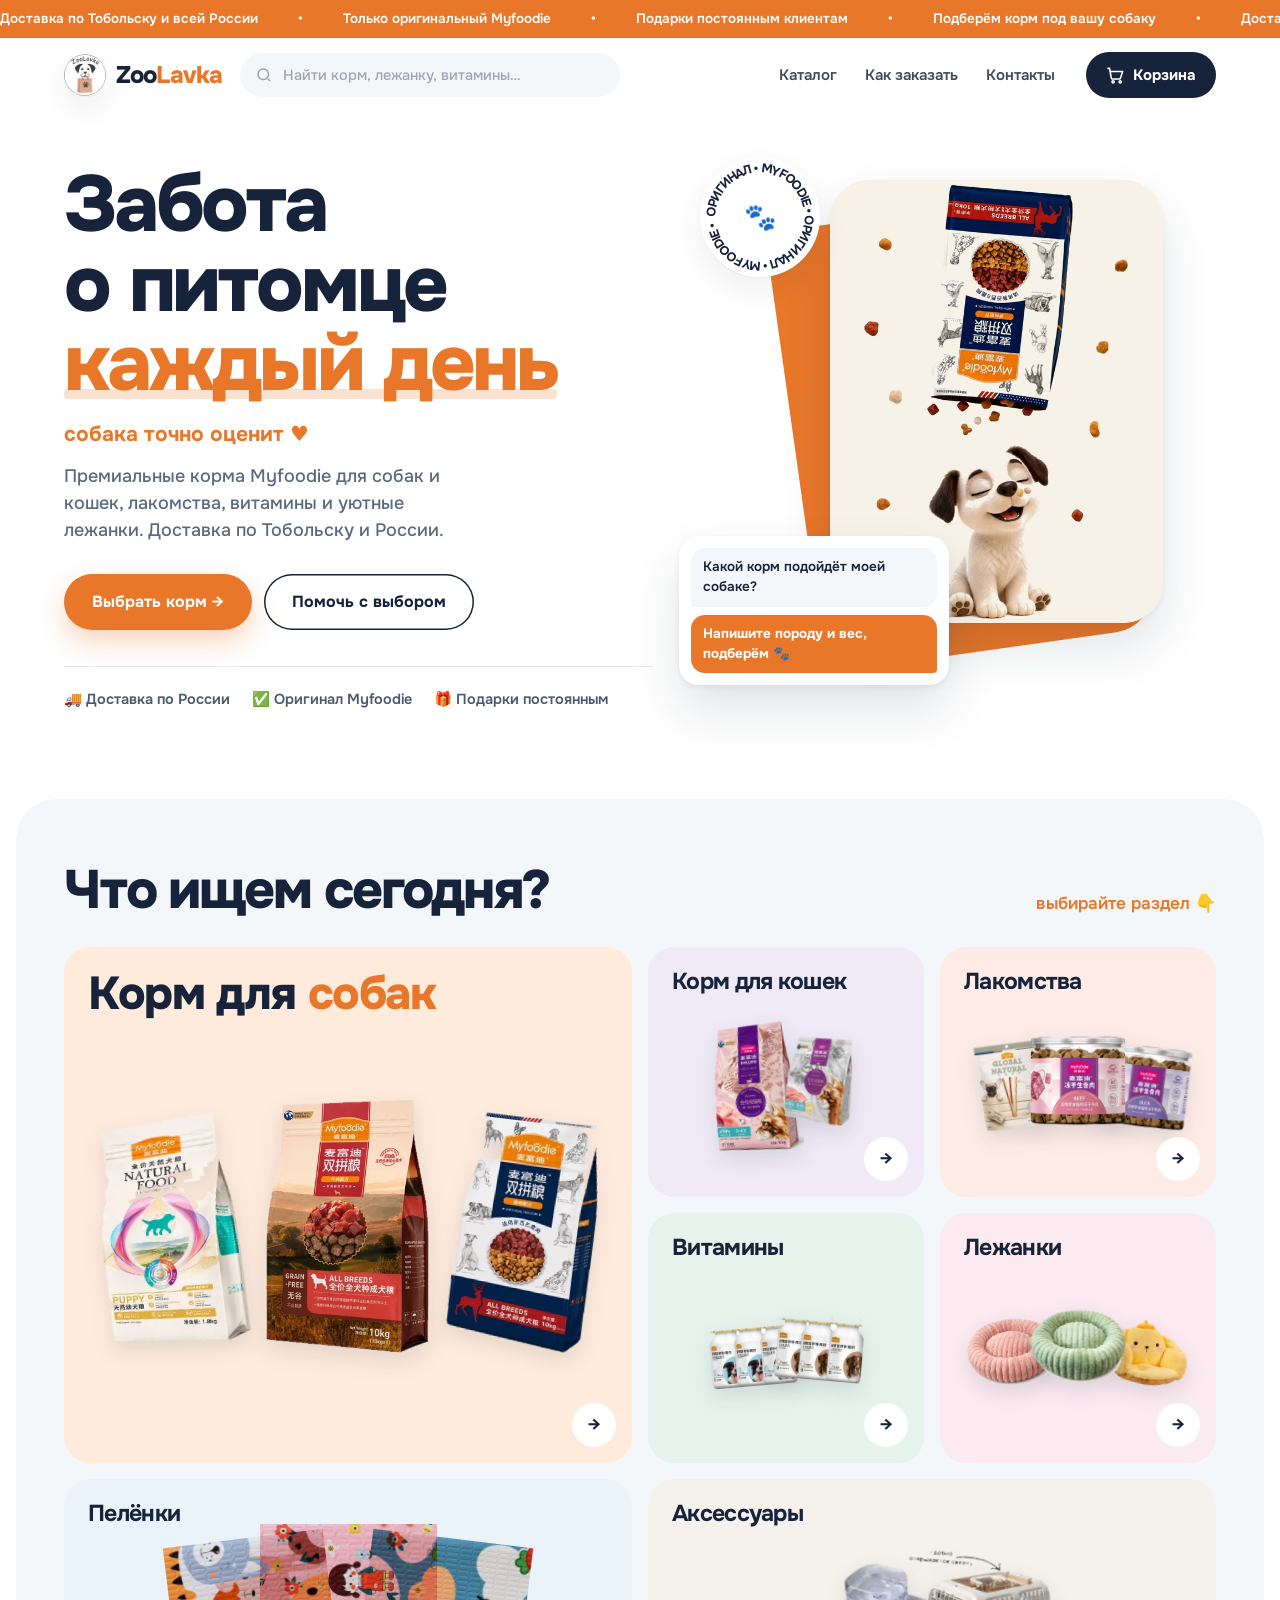
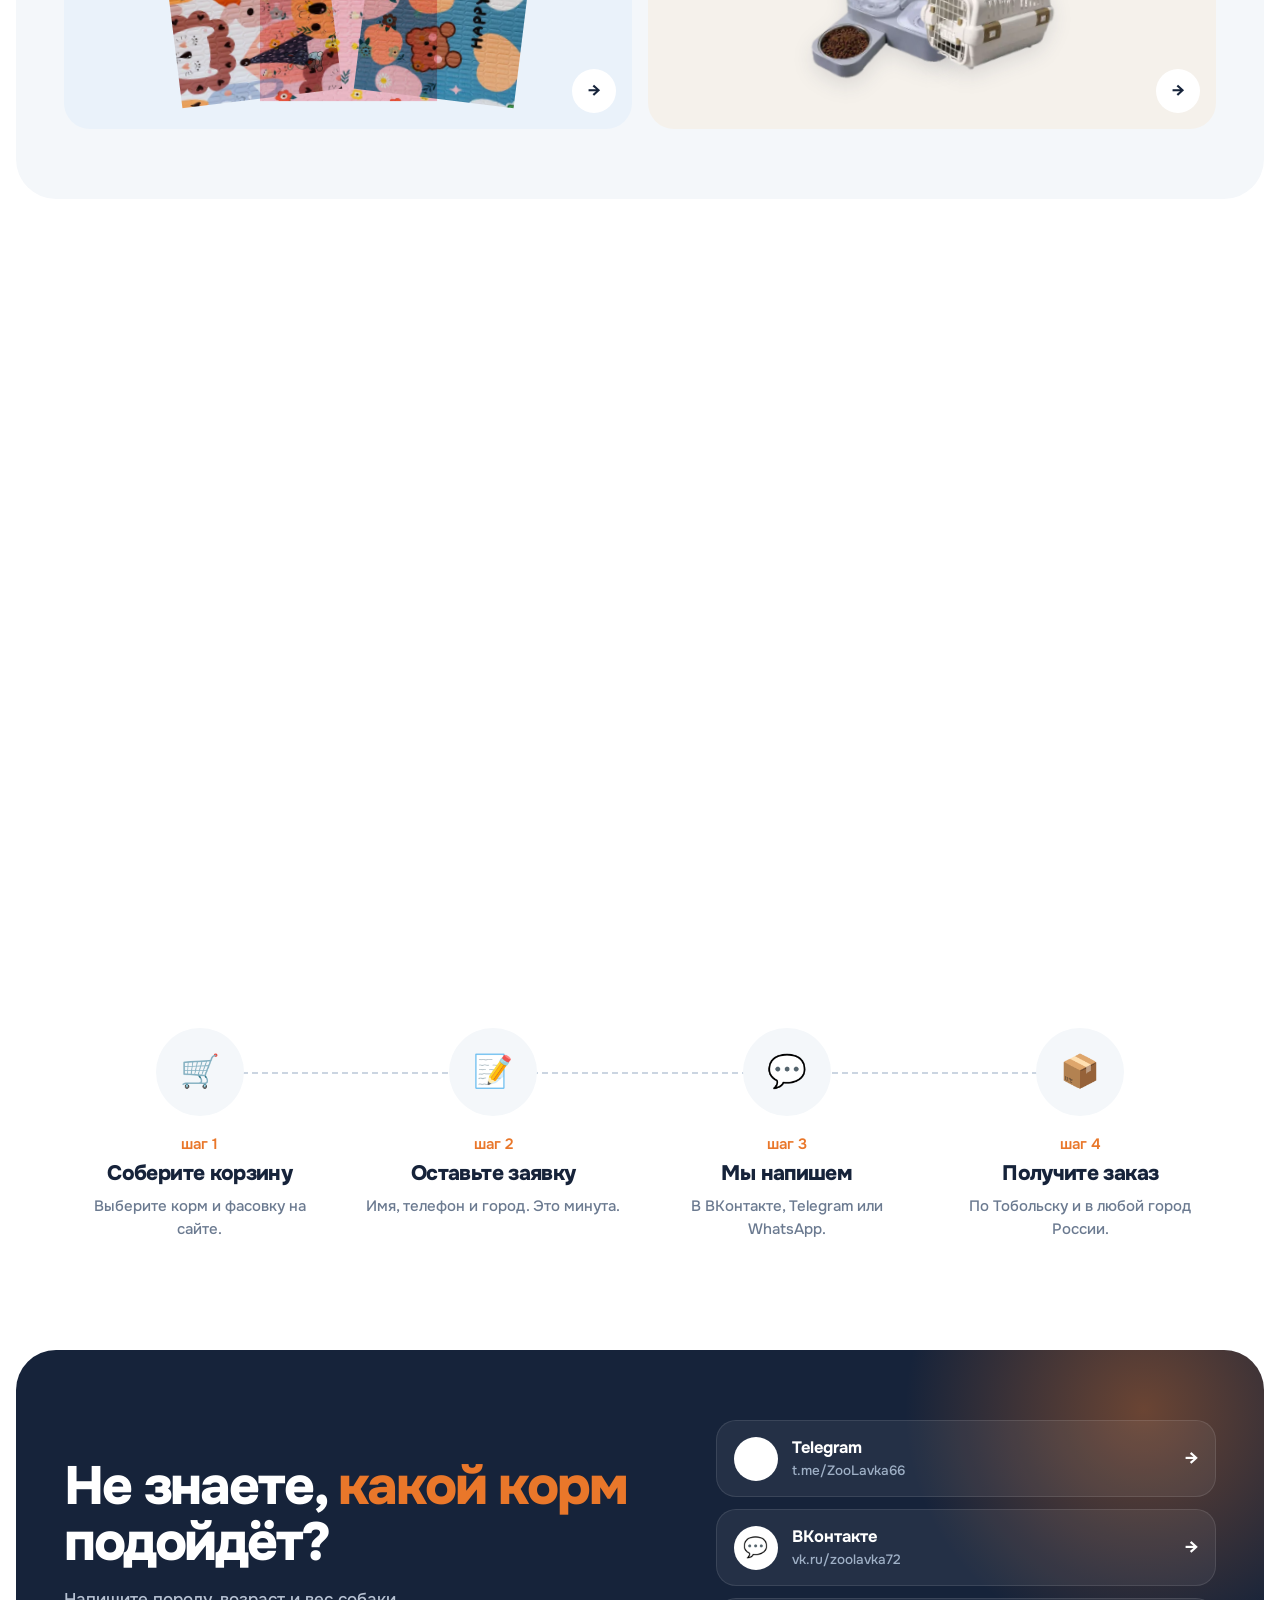
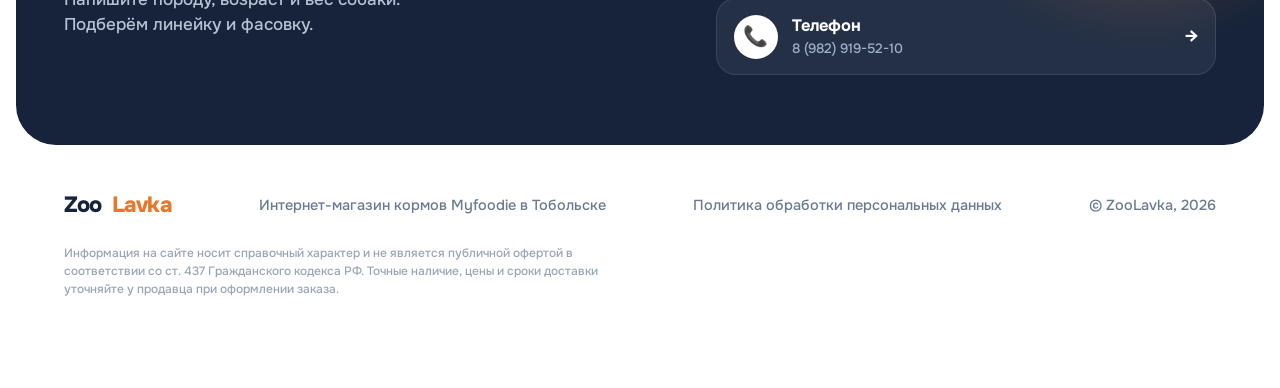
==== commit 0b2fd793: "Use transparent photos on category tiles, bump asset versions" ====
--- a/index.html
+++ b/index.html
@@ -22,7 +22,7 @@
 <link rel="preconnect" href="https://fonts.googleapis.com">
 <link rel="preconnect" href="https://fonts.gstatic.com" crossorigin>
 <link rel="stylesheet" href="https://fonts.googleapis.com/css2?family=Onest:wght@400;500;600;700;800&display=swap">
-<link rel="stylesheet" href="v2/style.css?v=1">
+<link rel="stylesheet" href="v2/style.css?v=2">
 <link rel="preload" as="video" href="images/herodog.webm?v=2">
 <script type="application/ld+json">
 {
@@ -102,13 +102,13 @@
   <div class="wrap">
     <div class="title rv"><h2>Что ищем сегодня?</h2><span class="hint">выбирайте раздел 👇</span></div>
     <div class="bento">
-      <a class="tile t-dog rv" href="#dog" data-cat="dog"><h3>Корм для <span>собак</span></h3><div class="stack"><img src="images/food_puppy.webp" alt=""><img src="images/food_beef_gf.webp" alt=""><img src="images/food_venison.webp" alt=""></div><span class="go">→</span></a>
-      <a class="tile t-cat rv" href="#cat" data-cat="cat"><h3>Корм для кошек</h3><div class="stack"><img src="images/cat_tuna.webp" alt=""><img src="images/cat_chicken.webp" alt=""></div><span class="go">→</span></a>
-      <a class="tile t-treat rv" href="#treat" data-cat="treat"><h3>Лакомства</h3><div class="stack"><img src="images/treat_stick_beef.webp" alt=""><img src="images/treat_cube_beef.webp" alt=""><img src="images/treat_cube_duck.webp" alt=""></div><span class="go">→</span></a>
-      <a class="tile t-vit rv" href="#vit" data-cat="vit"><h3>Витамины</h3><div class="stack"><img src="images/vit_multi.webp" alt=""><img src="images/vit_calcium.webp" alt=""></div><span class="go">→</span></a>
-      <a class="tile t-bed rv" href="#bed" data-cat="bed"><h3>Лежанки</h3><div class="stack"><img src="images/bed_pink.webp" alt=""><img src="images/bed_green.webp" alt=""><img src="images/bed_yellow.webp" alt=""></div><span class="go">→</span></a>
+      <a class="tile t-dog rv" href="#dog" data-cat="dog"><h3>Корм для <span>собак</span></h3><div class="stack"><img src="images/food_puppy_t.webp" alt=""><img src="images/food_beef_gf_t.webp" alt=""><img src="images/food_venison_t.webp" alt=""></div><span class="go">→</span></a>
+      <a class="tile t-cat rv" href="#cat" data-cat="cat"><h3>Корм для кошек</h3><div class="stack"><img src="images/cat_tuna_t.webp" alt=""><img src="images/cat_chicken_t.webp" alt=""></div><span class="go">→</span></a>
+      <a class="tile t-treat rv" href="#treat" data-cat="treat"><h3>Лакомства</h3><div class="stack"><img src="images/treat_stick_beef_t.webp" alt=""><img src="images/treat_cube_beef_t.webp" alt=""><img src="images/treat_cube_duck_t.webp" alt=""></div><span class="go">→</span></a>
+      <a class="tile t-vit rv" href="#vit" data-cat="vit"><h3>Витамины</h3><div class="stack"><img src="images/vit_multi_t.webp" alt=""><img src="images/vit_calcium_t.webp" alt=""></div><span class="go">→</span></a>
+      <a class="tile t-bed rv" href="#bed" data-cat="bed"><h3>Лежанки</h3><div class="stack"><img src="images/bed_pink_t.webp" alt=""><img src="images/bed_green_t.webp" alt=""><img src="images/bed_yellow_t.webp" alt=""></div><span class="go">→</span></a>
       <a class="tile t-pad rv" href="#pad" data-cat="pad"><h3>Пелёнки</h3><div class="stack"><img src="images/pel_b.webp" alt=""><img src="images/pel_a.webp" alt=""><img src="images/pel_c.webp" alt=""></div><span class="go">→</span></a>
-      <a class="tile t-acc rv" href="#acc" data-cat="acc"><h3>Аксессуары</h3><div class="stack"><img src="images/acc_waterer.webp" alt=""><img src="images/acc_carrier.webp" alt=""></div><span class="go">→</span></a>
+      <a class="tile t-acc rv" href="#acc" data-cat="acc"><h3>Аксессуары</h3><div class="stack"><img src="images/acc_waterer_t.webp" alt=""><img src="images/acc_carrier_t.webp" alt=""></div><span class="go">→</span></a>
     </div>
   </div>
 </section>
@@ -235,7 +235,7 @@
 <div class="pzoom" id="pzoom" aria-hidden="true"><img alt=""></div>
 
 
-<script src="v2/script.js?v=4" defer></script>
+<script src="v2/script.js?v=5" defer></script>
 <script src="v2/anim.js?v=4" defer></script>
 </body>
 </html>
--- a/v2/style.css
+++ b/v2/style.css
@@ -338,3 +338,15 @@
 }
 
 .hpf{position:absolute;left:-9999px;width:1px;height:1px;overflow:hidden}
+
+/* упаковки на плитках: прозрачный фон, без смешивания цвета с плиткой */
+.stack img[src$="_t.webp"]{mix-blend-mode:normal;filter:drop-shadow(0 8px 10px rgba(22,35,58,.12))}
+/* герой на телефоне: чат под карточкой с собакой, не перекрывает её */
+@media(max-width:900px){
+  .stage{aspect-ratio:1/1.36}
+  .chat{bottom:0;left:50%;margin-left:-120px;width:240px;scale:1;max-width:none}
+  .chat i,.chat b{font-size:12.5px;padding:8px 11px}
+}
+
+/* прозрачные фото: не смешивать цвет упаковки с фоном карточки */
+img[src*="_t.webp"]{mix-blend-mode:normal!important}
